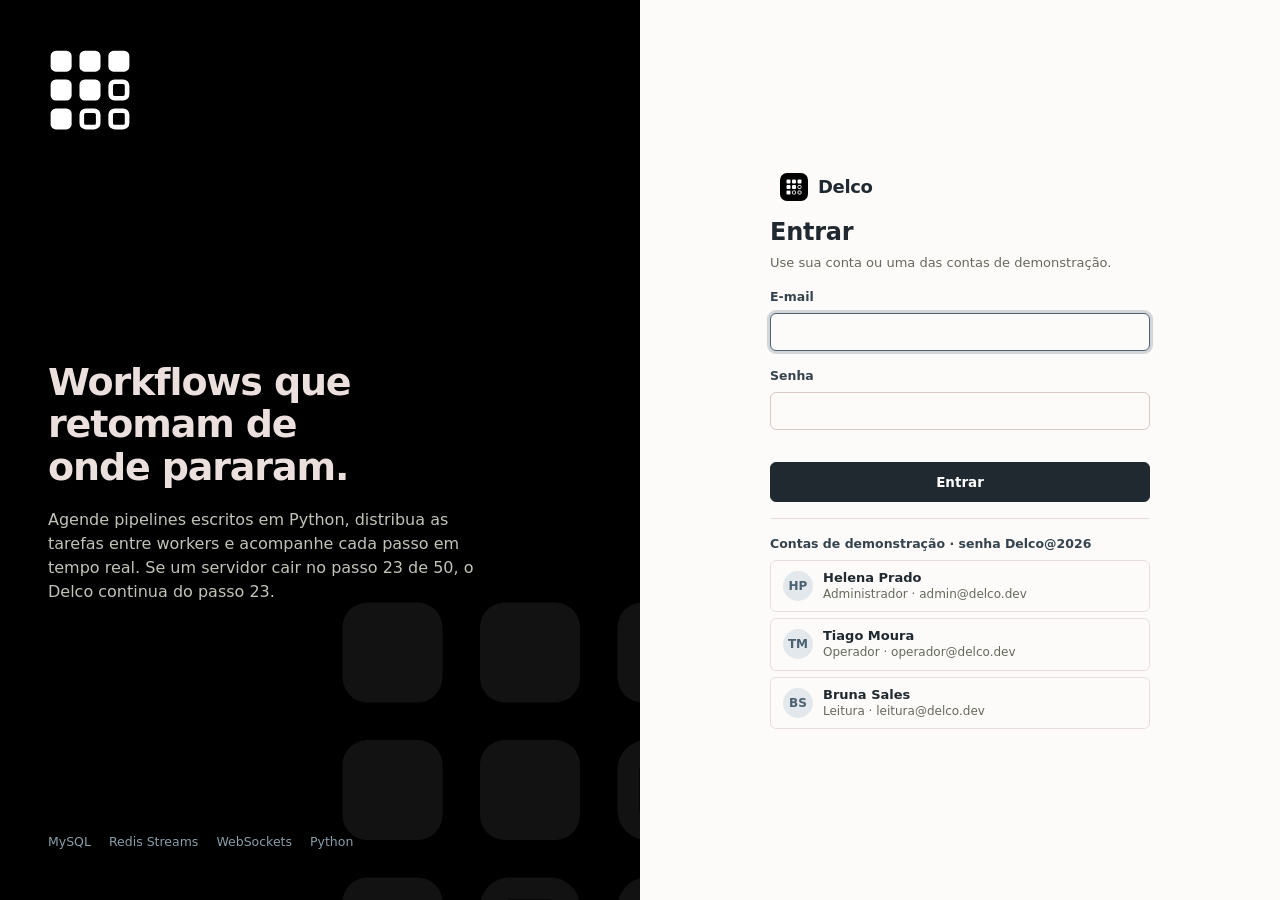
==== web/index.html @ aa97f9f4 "Versão inicial" ====
<!doctype html>
<html lang="pt-BR">
  <head>
    <meta charset="utf-8" />
    <meta name="viewport" content="width=device-width, initial-scale=1" />
    <meta name="description" content="Delco: motor de orquestração de workflows com agendamento, retentativas e painel em tempo real." />
    <meta name="theme-color" content="#f7f3f1" />
    <title>Delco</title>
    <link rel="icon" href="img/favicon.svg" type="image/svg+xml" />
    <link rel="preload" href="fonts/public-sans-latin-wght-normal.woff2" as="font" type="font/woff2" crossorigin />
    <link rel="stylesheet" href="css/app.css" />
  </head>
  <body>
    <a class="sr-only" href="#conteudo">Pular para o conteúdo</a>
    <div id="app"></div>
    <noscript>O painel do Delco precisa de JavaScript.</noscript>
    <script type="module" src="js/app.js"></script>
  </body>
</html>
---- web/css/app.css ----
@font-face {
  font-family: "Public Sans Variable";
  font-style: normal;
  font-display: swap;
  font-weight: 100 900;
  src: url("../fonts/public-sans-latin-wght-normal.woff2") format("woff2-variations");
  unicode-range: U+0000-00FF, U+0131, U+0152-0153, U+02BB-02BC, U+02C6, U+02DA, U+02DC, U+0304, U+0308, U+0329, U+2000-206F, U+20AC, U+2122, U+2191, U+2193, U+2212, U+2215, U+FEFF, U+FFFD;
}
@font-face {
  font-family: "Public Sans Variable";
  font-style: normal;
  font-display: swap;
  font-weight: 100 900;
  src: url("../fonts/public-sans-latin-ext-wght-normal.woff2") format("woff2-variations");
  unicode-range: U+0100-02BA, U+02BD-02C5, U+02C7-02CC, U+02CE-02D7, U+02DD-02FF, U+0304, U+0308, U+0329, U+1D00-1DBF, U+1E00-1E9F, U+1EF2-1EFF, U+2020, U+20A0-20AB, U+20AD-20C0, U+2113, U+2C60-2C7F, U+A720-A7FF;
}

:root {
  --paper: #f7f3f1;
  --surface: #fdfbfa;
  --surface-hover: #f4eeeb;
  --sand: #ebe0dd;
  --stone: #d9c3b6;
  --mauve: #8a9eab;
  --ink: #1f292f;
  --ink-2: #34434d;
  --muted: #65695b;
  --line: #e8dfdb;
  --line-strong: #d6cbc5;
  --accent: #4c6170;
  --accent-2: #3d4f5c;
  --accent-soft: #e2e8ec;
  --ok: #56663f;
  --ok-soft: #e9ece2;
  --danger: #a04e3c;
  --danger-soft: #f6e5df;
  --warn: #7e5f28;
  --warn-soft: #f4ead9;
  --info: #4c6170;
  --info-soft: #e2e8ec;
  --code: #f4eeeb;
  --on-ink: #ffffff;
  --overlay: rgba(31, 41, 47, 0.38);
  --focus: rgba(76, 97, 112, 0.24);
  --shadow: 0 1px 2px rgba(31, 41, 47, 0.06);
  --shadow-l: 0 24px 64px -24px rgba(31, 41, 47, 0.35);

  --st-pending: #d9c3b6;
  --st-queued: #8a9eab;
  --st-running: #4c6170;
  --st-retry: #c09550;
  --st-succeeded: #9ca38e;
  --st-failed: #a04e3c;
  --st-skipped: #ebe0dd;
  --st-cancelled: #65695b;

  --radius-s: 4px;
  --radius: 6px;
  --radius-l: 8px;
  --ease: cubic-bezier(0.2, 0, 0, 1);
  --font: "Public Sans Variable", "Public Sans", system-ui, -apple-system, "Segoe UI", sans-serif;
  --mono: ui-monospace, "SFMono-Regular", "Cascadia Mono", Consolas, monospace;
  color-scheme: light;
}

:root[data-theme="dark"] {
  --paper: #191d20;
  --surface: #20252a;
  --surface-hover: #272d32;
  --sand: #2c3338;
  --stone: #3e4850;
  --mauve: #8a9eab;
  --ink: #ebe0dd;
  --ink-2: #c0c4b7;
  --muted: #9ca38e;
  --line: #2c3338;
  --line-strong: #3e4850;
  --accent: #8a9eab;
  --accent-2: #a3b4bf;
  --accent-soft: #24303a;
  --ok: #a9b398;
  --ok-soft: #262c22;
  --danger: #d99483;
  --danger-soft: #3a2520;
  --warn: #d1a865;
  --warn-soft: #362d1d;
  --info: #8a9eab;
  --info-soft: #24303a;
  --code: #1d2125;
  --on-ink: #191d20;
  --overlay: rgba(0, 0, 0, 0.55);
  --focus: rgba(138, 158, 171, 0.3);
  --shadow: 0 1px 2px rgba(0, 0, 0, 0.3);
  --shadow-l: 0 24px 64px -24px rgba(0, 0, 0, 0.7);

  --st-pending: #554b45;
  --st-queued: #6f8390;
  --st-running: #8a9eab;
  --st-retry: #d1a865;
  --st-succeeded: #9ca38e;
  --st-failed: #d99483;
  --st-skipped: #2c3338;
  --st-cancelled: #7a7e70;
  color-scheme: dark;
}

*, *::before, *::after { box-sizing: border-box; }
[hidden] { display: none !important; }
html, body { height: 100%; }
body {
  margin: 0;
  font-family: var(--font);
  font-size: 14.5px;
  line-height: 1.5;
  color: var(--ink);
  background: var(--paper);
  -webkit-font-smoothing: antialiased;
  text-rendering: optimizeLegibility;
}
a { color: inherit; text-decoration: none; }
img, svg { display: block; }
button, input, select, textarea { font: inherit; color: inherit; }
::selection { background: var(--accent-soft); color: var(--ink); }
:focus-visible { outline: 2px solid var(--accent); outline-offset: 2px; border-radius: var(--radius-s); }
h1, h2, h3, h4 { margin: 0; font-weight: 600; letter-spacing: -0.01em; line-height: 1.25; }
h1 { font-size: 24px; }
h2 { font-size: 17px; }
h3 { font-size: 15px; }
p { margin: 0; }
code, .mono { font-family: var(--mono); font-size: 12.5px; }
.muted { color: var(--muted); }
.small { font-size: 13px; }
.tiny { font-size: 12px; }
.num { font-variant-numeric: tabular-nums; }
.strong { font-weight: 600; }
.nowrap { white-space: nowrap; }
.ellipsis { overflow: hidden; text-overflow: ellipsis; white-space: nowrap; }
.sr-only { position: absolute; width: 1px; height: 1px; padding: 0; margin: -1px; overflow: hidden; clip: rect(0 0 0 0); white-space: nowrap; border: 0; }
.row { display: flex; align-items: center; gap: 12px; }
.row.wrap { flex-wrap: wrap; }
.row.tight { gap: 6px; }
.stack { display: flex; flex-direction: column; gap: 16px; }
.stack.sm { gap: 6px; }
.stack.lg { gap: 20px; }
.spacer { flex: 1; }
.grow { flex: 1; min-width: 0; }
.dot { display: inline-block; width: 7px; height: 7px; border-radius: 50%; background: currentColor; flex: none; }

/* ---------- botões e campos ---------- */
.btn {
  --bg: var(--ink); --fg: var(--on-ink); --bd: var(--ink);
  appearance: none; display: inline-flex; align-items: center; justify-content: center; gap: 8px;
  height: 36px; padding: 0 14px; border-radius: var(--radius); border: 1px solid var(--bd);
  background: var(--bg); color: var(--fg); font-weight: 600; font-size: 13.5px; cursor: pointer; white-space: nowrap;
  transition: background .15s var(--ease), border-color .15s var(--ease), color .15s var(--ease), opacity .15s var(--ease), transform .1s var(--ease);
}
.btn:hover { --bg: var(--ink-2); --bd: var(--ink-2); }
.btn:active:not(:disabled) { transform: scale(0.98); }
.btn:disabled { opacity: .45; cursor: not-allowed; }
.btn.ghost { --bg: var(--surface); --fg: var(--ink); --bd: var(--line-strong); }
.btn.ghost:hover { --bg: var(--surface-hover); --bd: var(--mauve); }
.btn.quiet { --bg: transparent; --fg: var(--ink); --bd: transparent; padding: 0 10px; }
.btn.quiet:hover { --bg: var(--surface-hover); }
.btn.danger { --bg: var(--surface); --fg: var(--danger); --bd: var(--line-strong); }
.btn.danger:hover { --bg: var(--danger-soft); --bd: color-mix(in srgb, var(--danger) 45%, transparent); }
.btn.accent { --bg: var(--accent); --fg: #fff; --bd: var(--accent); }
.btn.accent:hover { --bg: var(--accent-2); --bd: var(--accent-2); }
:root[data-theme="dark"] .btn.accent { --fg: #191d20; }
.btn.sm { height: 30px; padding: 0 10px; font-size: 12.5px; }
.btn.block { width: 100%; }
.icon-btn {
  appearance: none; display: inline-grid; place-items: center; width: 32px; height: 32px; border-radius: var(--radius);
  border: 1px solid transparent; background: transparent; cursor: pointer; color: var(--ink);
  transition: background .15s var(--ease);
}
.icon-btn:hover { background: var(--surface-hover); }
.icon-btn.bordered { border-color: var(--line-strong); background: var(--surface); }
.field { display: flex; flex-direction: column; gap: 6px; min-width: 0; }
.field > label, .label { font-size: 12.5px; font-weight: 600; color: var(--ink-2); }
.input, .select, .textarea {
  width: 100%; height: 38px; padding: 0 12px; border-radius: var(--radius); border: 1px solid var(--line-strong);
  background: var(--surface); outline: none; transition: border-color .15s var(--ease), box-shadow .15s var(--ease);
}
.textarea { height: auto; min-height: 120px; padding: 10px 12px; resize: vertical; font-family: var(--mono); font-size: 12.5px; line-height: 1.55; }
.select { appearance: none; padding-right: 32px; cursor: pointer;
  background-image: linear-gradient(45deg, transparent 50%, var(--muted) 50%), linear-gradient(135deg, var(--muted) 50%, transparent 50%);
  background-position: calc(100% - 16px) 16px, calc(100% - 11px) 16px; background-size: 5px 5px; background-repeat: no-repeat; }
.select.auto { width: auto; }
.input:hover, .select:hover, .textarea:hover { border-color: var(--mauve); }
.input:focus, .select:focus, .textarea:focus { border-color: var(--accent); box-shadow: 0 0 0 3px var(--focus); }
[aria-invalid="true"] { border-color: var(--danger) !important; }
.field-error { font-size: 12.5px; color: var(--danger); }
.hint { font-size: 12.5px; color: var(--muted); }

/* ---------- estrutura ---------- */
.shell { display: grid; grid-template-columns: 240px minmax(0, 1fr); min-height: 100vh; }
.sidebar {
  position: sticky; top: 0; height: 100vh; display: flex; flex-direction: column; gap: 4px;
  padding: 22px 12px 14px; background: var(--surface); border-right: 1px solid var(--line);
}
.brand { display: inline-flex; align-items: center; gap: 10px; padding: 2px 10px 0; }
.brand-mark { width: 28px; height: 28px; border-radius: 7px; background: #000; display: grid; place-items: center; flex: none; }
:root[data-theme="dark"] .brand-mark { box-shadow: inset 0 0 0 1px #3e4850; }
.brand-mark svg { width: 16px; height: 16px; }
.brand-name { font-size: 18px; font-weight: 650; letter-spacing: -0.02em; }
.sidebar-tag { padding: 4px 10px 18px; font-size: 12.5px; color: var(--muted); }
.nav { display: flex; flex-direction: column; gap: 2px; }
.nav a {
  display: flex; align-items: center; gap: 12px; padding: 8px 10px; border-radius: var(--radius);
  font-size: 14px; font-weight: 500; color: var(--ink-2); transition: background .15s var(--ease), color .15s var(--ease);
}
.nav a svg { color: var(--muted); flex: none; }
.nav a:hover { background: var(--surface-hover); }
.nav a.active { background: var(--sand); color: var(--ink); font-weight: 600; }
.nav a.active svg { color: var(--ink); }
.nav .count { margin-left: auto; font-size: 12px; font-weight: 600; color: var(--muted); }
.sidebar hr { height: 1px; border: 0; margin: 12px 10px; background: var(--line); }
.sidebar-foot { margin-top: auto; display: flex; flex-direction: column; gap: 10px; padding: 0 4px; }
.live { display: inline-flex; align-items: center; gap: 8px; font-size: 12.5px; color: var(--muted); padding: 0 6px; }
.live .dot { color: var(--mauve); }
.live.on .dot { color: var(--ok); box-shadow: 0 0 0 3px color-mix(in srgb, var(--ok) 20%, transparent); }
.user-chip {
  appearance: none; display: flex; align-items: center; gap: 10px; width: 100%; padding: 8px; border-radius: var(--radius);
  border: 1px solid var(--line); background: var(--surface); cursor: pointer; text-align: left;
}
.user-chip:hover { background: var(--surface-hover); }
.avatar { width: 30px; height: 30px; border-radius: 50%; display: grid; place-items: center; background: var(--accent-soft); color: var(--accent); font-size: 12px; font-weight: 700; flex: none; }
.user-chip .who { display: flex; flex-direction: column; line-height: 1.25; min-width: 0; flex: 1; }
.menu {
  position: absolute; z-index: 60; min-width: 220px; padding: 6px; border-radius: var(--radius-l);
  background: var(--surface); border: 1px solid var(--line); box-shadow: var(--shadow-l);
}
.menu button, .menu a {
  appearance: none; display: flex; align-items: center; gap: 10px; width: 100%; padding: 8px 10px; border: 0; border-radius: var(--radius-s);
  background: transparent; font-size: 13.5px; text-align: left; cursor: pointer;
}
.menu button:hover, .menu a:hover { background: var(--surface-hover); }
.menu hr { height: 1px; border: 0; margin: 6px 4px; background: var(--line); }
.main { min-width: 0; }
.page { padding: 28px 32px 56px; max-width: 1400px; }
.page-head { display: flex; align-items: flex-end; justify-content: space-between; gap: 16px; flex-wrap: wrap; margin-bottom: 22px; }
.page-head .stack { gap: 4px; }
.back { display: inline-flex; align-items: center; gap: 6px; margin-bottom: 14px; font-size: 13px; font-weight: 500; color: var(--muted); }
.back:hover { color: var(--ink); }

/* ---------- cartões ---------- */
.card { background: var(--surface); border: 1px solid var(--line); border-radius: var(--radius-l); box-shadow: var(--shadow); }
.card.pad { padding: 20px; }
.card-head { display: flex; align-items: center; justify-content: space-between; gap: 12px; padding: 16px 20px 0; }
.card-head + .card-body { padding-top: 12px; }
.card-body { padding: 16px 20px 20px; }
.card-sub { font-size: 12.5px; color: var(--muted); }
.grid-main { display: grid; grid-template-columns: minmax(0, 1.65fr) minmax(0, 1fr); gap: 16px; align-items: start; }
.grid-2 { display: grid; grid-template-columns: 1fr 1fr; gap: 16px; }
.mt { margin-top: 16px; }

.kpis { display: grid; grid-template-columns: repeat(6, minmax(0, 1fr)); background: var(--surface); border: 1px solid var(--line); border-radius: var(--radius-l); box-shadow: var(--shadow); overflow: hidden; }
.kpi { padding: 16px 18px; display: flex; flex-direction: column; gap: 2px; min-width: 0; }
.kpi + .kpi { border-left: 1px solid var(--line); }
.kpi strong { font-size: 26px; font-weight: 600; letter-spacing: -0.02em; line-height: 1.2; font-variant-numeric: tabular-nums; }
.kpi strong small { font-size: 14px; font-weight: 500; color: var(--muted); margin-left: 3px; }
.kpi .label { font-weight: 500; color: var(--muted); font-size: 13px; }
.kpi .sub { font-size: 12px; color: var(--muted); }
.kpi.bad strong { color: var(--danger); }

.facts { display: grid; grid-template-columns: repeat(auto-fit, minmax(150px, 1fr)); background: var(--surface); border: 1px solid var(--line); border-radius: var(--radius-l); overflow: hidden; }
.fact { padding: 12px 16px; display: flex; flex-direction: column; gap: 2px; min-width: 0; border-right: 1px solid var(--line); }
.fact:last-child { border-right: 0; }
.fact .label { font-weight: 500; color: var(--muted); font-size: 12px; }
.fact .value { font-size: 14px; font-weight: 500; overflow: hidden; text-overflow: ellipsis; white-space: nowrap; }

/* ---------- tabelas ---------- */
.table-wrap { overflow-x: auto; }
.table { width: 100%; border-collapse: collapse; font-size: 13.5px; }
.table th { text-align: left; font-size: 12px; font-weight: 600; color: var(--muted); padding: 10px 14px; border-bottom: 1px solid var(--line); white-space: nowrap; background: var(--surface); }
.table td { padding: 11px 14px; border-bottom: 1px solid var(--line); vertical-align: middle; }
.table tr:last-child td { border-bottom: 0; }
.table tbody tr.link { cursor: pointer; transition: background .12s var(--ease); }
.table tbody tr.link:hover { background: var(--surface-hover); }
.table .right { text-align: right; }
.table th:first-child, .table td:first-child { padding-left: 20px; }
.table th:last-child, .table td:last-child { padding-right: 20px; }
.wf-name { font-weight: 600; font-size: 14px; }
.wf-desc { color: var(--muted); font-size: 12.5px; max-width: 420px; overflow: hidden; text-overflow: ellipsis; white-space: nowrap; }
.tag { display: inline-flex; align-items: center; height: 20px; padding: 0 7px; border-radius: 4px; background: var(--sand); color: var(--ink-2); font-size: 11.5px; font-weight: 500; }

/* ---------- estados ---------- */
.pill { display: inline-flex; align-items: center; gap: 7px; height: 24px; padding: 0 9px 0 8px; border-radius: 999px; font-size: 12.5px; font-weight: 600; white-space: nowrap; background: var(--sand); color: var(--ink-2); }
.pill .dot { width: 7px; height: 7px; }
.pill.succeeded { background: var(--ok-soft); color: var(--ok); }
.pill.failed { background: var(--danger-soft); color: var(--danger); }
.pill.running { background: var(--info-soft); color: var(--info); }
.pill.running .dot { animation: pulse 1.4s var(--ease) infinite; }
.pill.queued, .pill.pending { background: var(--sand); color: var(--muted); }
.pill.retry_wait { background: var(--warn-soft); color: var(--warn); }
.pill.cancelled { background: var(--sand); color: var(--ink-2); }
.pill.skipped { background: transparent; color: var(--muted); border: 1px dashed var(--line-strong); }
@keyframes pulse { 0%, 100% { opacity: 1; } 50% { opacity: .35; } }
.sq { display: inline-block; width: 12px; height: 12px; border-radius: 3px; background: var(--st-pending); flex: none; }
.sq.succeeded { background: var(--st-succeeded); }
.sq.failed { background: var(--st-failed); }
.sq.running { background: var(--st-running); animation: pulse 1.4s var(--ease) infinite; }
.sq.queued { background: var(--st-queued); }
.sq.retry_wait { background: var(--st-retry); }
.sq.skipped { background: transparent; box-shadow: inset 0 0 0 1.5px var(--st-pending); }
.sq.cancelled { background: var(--st-cancelled); }
.sq.pending { background: transparent; box-shadow: inset 0 0 0 1.5px var(--line-strong); }
.recent { display: flex; gap: 3px; align-items: center; }
.recent a { display: block; border-radius: 3px; }
.recent a:hover .sq { transform: scale(1.25); }
.recent .sq { transition: transform .12s var(--ease); }
.bar { height: 6px; border-radius: 999px; background: var(--sand); overflow: hidden; display: flex; min-width: 80px; }
.bar span { height: 100%; }
.bar .ok { background: var(--st-succeeded); }
.bar .bad { background: var(--st-failed); }
.bar .run { background: var(--st-running); }
.bar .neutral { background: var(--stone); }
.progress-line { display: flex; align-items: center; gap: 10px; }
.progress-line .bar { flex: 1; }

.switch { appearance: none; position: relative; width: 34px; height: 20px; border-radius: 999px; background: var(--line-strong); border: 0; cursor: pointer; transition: background .15s var(--ease); flex: none; }
.switch::after { content: ""; position: absolute; top: 3px; left: 3px; width: 14px; height: 14px; border-radius: 50%; background: #fff; transition: transform .18s var(--ease); box-shadow: 0 1px 2px rgba(0,0,0,.2); }
.switch[aria-checked="true"] { background: var(--accent); }
.switch[aria-checked="true"]::after { transform: translateX(14px); }
.switch:disabled { opacity: .5; cursor: not-allowed; }

.chips { display: flex; gap: 6px; flex-wrap: wrap; }
.chip { appearance: none; height: 30px; padding: 0 12px; border-radius: 999px; border: 1px solid var(--line-strong); background: var(--surface); font-size: 13px; font-weight: 500; cursor: pointer; display: inline-flex; align-items: center; gap: 7px; }
.chip:hover { border-color: var(--mauve); }
.chip[aria-pressed="true"] { background: var(--ink); border-color: var(--ink); color: var(--on-ink); }
.tabs { display: flex; gap: 2px; border-bottom: 1px solid var(--line); margin-bottom: 16px; }
.tab { appearance: none; border: 0; background: transparent; padding: 9px 12px; font-size: 13.5px; font-weight: 500; color: var(--muted); cursor: pointer; border-bottom: 2px solid transparent; margin-bottom: -1px; }
.tab:hover { color: var(--ink); }
.tab[aria-selected="true"] { color: var(--ink); border-bottom-color: var(--ink); font-weight: 600; }

.notice { display: flex; gap: 12px; align-items: flex-start; padding: 12px 14px; border-radius: var(--radius); background: var(--sand); font-size: 13.5px; }
.notice.error { background: var(--danger-soft); color: var(--danger); }
.notice.warn { background: var(--warn-soft); color: var(--warn); }
.notice pre { margin: 6px 0 0; white-space: pre-wrap; font-family: var(--mono); font-size: 12px; }
.empty { display: flex; flex-direction: column; align-items: center; text-align: center; gap: 8px; padding: 48px 24px; color: var(--muted); }
.empty strong { color: var(--ink); font-size: 15px; }
.skeleton { background: linear-gradient(90deg, var(--sand) 0%, var(--surface-hover) 40%, var(--sand) 80%); background-size: 300% 100%; animation: shimmer 1.3s var(--ease) infinite; border-radius: var(--radius); }
@keyframes shimmer { 0% { background-position: 100% 0; } 100% { background-position: -100% 0; } }
.spinner { width: 16px; height: 16px; border-radius: 50%; border: 2px solid currentColor; border-right-color: transparent; animation: spin .7s linear infinite; }
@keyframes spin { to { transform: rotate(360deg); } }

/* ---------- gráficos ---------- */
.chart-svg { width: 100%; height: auto; display: block; }
.chart-svg .grid { stroke: var(--line); stroke-dasharray: 2 4; }
.chart-svg .axis { fill: var(--muted); font-size: 11px; }
.chart-svg .ok { fill: var(--st-succeeded); }
.chart-svg .bad { fill: var(--st-failed); }
.chart-svg .hit { fill: transparent; cursor: default; }
.chart-svg .hit:hover { fill: color-mix(in srgb, var(--ink) 6%, transparent); }
.legend { display: flex; gap: 16px; font-size: 12.5px; color: var(--muted); }
.legend span { display: inline-flex; align-items: center; gap: 6px; }
.tooltip { position: fixed; z-index: 120; pointer-events: none; padding: 7px 10px; border-radius: var(--radius); background: var(--ink); color: var(--on-ink); font-size: 12.5px; line-height: 1.4; box-shadow: var(--shadow-l); white-space: nowrap; }

/* ---------- grafo (DAG) ---------- */
.dag-wrap { position: relative; overflow: hidden; border-radius: var(--radius); background:
  radial-gradient(circle, var(--line) 1px, transparent 1.2px) 0 0 / 16px 16px, var(--paper); border: 1px solid var(--line); cursor: grab; }
.dag-wrap.dragging { cursor: grabbing; }
.dag-tools { position: absolute; right: 10px; top: 10px; display: flex; gap: 4px; z-index: 2; }
.dag-tools .icon-btn { background: var(--surface); border: 1px solid var(--line); width: 28px; height: 28px; }
.dag-svg { display: block; width: 100%; height: 100%; user-select: none; }
.dag-edge { fill: none; stroke: var(--line-strong); stroke-width: 1.5; }
.dag-edge.done { stroke: color-mix(in srgb, var(--st-succeeded) 55%, var(--line-strong)); }
.dag-node { cursor: pointer; }
.dag-node rect.box { fill: var(--surface); stroke: var(--line-strong); stroke-width: 1; transition: stroke .2s; }
.dag-node:hover rect.box { stroke: var(--ink); }
.dag-node.selected rect.box { stroke: var(--ink); stroke-width: 2; }
.dag-node .accent-bar { fill: var(--st-pending); }
.dag-node .title { font-size: 12.5px; font-weight: 600; fill: var(--ink); }
.dag-node .meta { font-size: 11px; fill: var(--muted); }
.dag-node .pbar-bg { fill: var(--sand); }
.dag-node .pbar { fill: var(--st-running); }
.dag-node.succeeded .accent-bar { fill: var(--st-succeeded); }
.dag-node.failed .accent-bar { fill: var(--st-failed); }
.dag-node.failed rect.box { stroke: color-mix(in srgb, var(--st-failed) 60%, var(--line-strong)); }
.dag-node.running .accent-bar { fill: var(--st-running); }
.dag-node.running rect.box { stroke: var(--st-running); animation: nodepulse 1.6s var(--ease) infinite; }
.dag-node.queued .accent-bar { fill: var(--st-queued); }
.dag-node.retry_wait .accent-bar { fill: var(--st-retry); }
.dag-node.cancelled .accent-bar { fill: var(--st-cancelled); }
.dag-node.skipped rect.box { stroke-dasharray: 4 3; fill: var(--paper); }
.dag-node.skipped .title { fill: var(--muted); }
@keyframes nodepulse { 0%, 100% { stroke-width: 1; } 50% { stroke-width: 2.5; } }

/* ---------- grade de execuções ---------- */
.grid-view { display: grid; gap: 0; font-size: 12.5px; overflow-x: auto; }
.grid-view .gv-row { display: contents; }
.grid-view .gv-name { padding: 3px 12px 3px 0; white-space: nowrap; overflow: hidden; text-overflow: ellipsis; position: sticky; left: 0; background: var(--surface); z-index: 1; font-family: var(--mono); font-size: 12px; }
.grid-view .gv-cell { display: grid; place-items: center; padding: 3px; }
.grid-view .gv-cell a { display: block; padding: 1px; border-radius: 3px; }
.grid-view .gv-cell a:hover { background: var(--sand); }
.grid-view .gv-head { display: flex; align-items: flex-end; justify-content: center; height: 64px; padding: 0 3px 6px; }
.grid-view .gv-head a { display: block; width: 12px; border-radius: 3px 3px 0 0; min-height: 4px; }
.grid-view .gv-head a.succeeded { background: var(--st-succeeded); }
.grid-view .gv-head a.failed { background: var(--st-failed); }
.grid-view .gv-head a.running { background: var(--st-running); }
.grid-view .gv-head a.queued { background: var(--st-queued); }
.grid-view .gv-head a.cancelled { background: var(--st-cancelled); }

/* ---------- linha do tempo ---------- */
.gantt { display: grid; grid-template-columns: 190px minmax(0, 1fr); font-size: 12px; }
.gantt .g-name { padding: 4px 12px 4px 0; overflow: hidden; text-overflow: ellipsis; white-space: nowrap; font-family: var(--mono); font-size: 11.5px; cursor: pointer; }
.gantt .g-name:hover { color: var(--accent); }
.gantt .g-track { position: relative; height: 24px; border-left: 1px solid var(--line); }
.gantt .g-bar { position: absolute; top: 6px; height: 12px; border-radius: 3px; min-width: 3px; background: var(--st-queued); cursor: pointer; }
.gantt .g-bar.succeeded { background: var(--st-succeeded); }
.gantt .g-bar.failed { background: var(--st-failed); }
.gantt .g-bar.running { background: var(--st-running); }
.gantt .g-bar.retry_wait { background: var(--st-retry); }
.gantt .g-bar.cancelled { background: var(--st-cancelled); }
.gantt .g-axis { grid-column: 2; display: flex; justify-content: space-between; color: var(--muted); font-size: 11px; padding-top: 6px; border-top: 1px solid var(--line); }

/* ---------- workers ---------- */
.worker-row { display: grid; grid-template-columns: 250px minmax(0, 1fr); gap: 18px; padding: 14px 20px; border-top: 1px solid var(--line); align-items: center; }
.worker-row:first-of-type { border-top: 0; }
.worker-row.offline { opacity: .6; }
.offline-list { padding: 12px 20px 16px; border-top: 1px solid var(--line); display: flex; flex-wrap: wrap; gap: 6px 18px; font-size: 12.5px; color: var(--muted); }
.slots { display: grid; grid-template-columns: repeat(auto-fill, minmax(150px, 1fr)); gap: 8px; }
.slot { border: 1px solid var(--line); border-radius: var(--radius); padding: 8px 10px; background: var(--surface-hover); min-height: 58px; display: flex; flex-direction: column; gap: 3px; font-size: 12px; }
.slot strong { font-size: 12.5px; overflow: hidden; text-overflow: ellipsis; white-space: nowrap; }
.slot.free { background: transparent; border-style: dashed; color: var(--muted); align-items: center; justify-content: center; }
.slot .bar { min-width: 0; height: 4px; margin-top: auto; }

/* ---------- logs ---------- */
.logbox { background: var(--code); border: 1px solid var(--line); border-radius: var(--radius); font-family: var(--mono); font-size: 12px; line-height: 1.6; max-height: 420px; overflow: auto; padding: 8px 0; }
.logline { display: grid; grid-template-columns: 74px 58px minmax(0, 1fr); gap: 8px; padding: 0 12px; }
.logline:hover { background: var(--surface-hover); }
.logline .t { color: var(--muted); }
.logline .lv { font-weight: 600; color: var(--muted); text-transform: uppercase; font-size: 10.5px; padding-top: 1px; }
.logline.warning .lv { color: var(--warn); }
.logline.error .lv, .logline.error .m { color: var(--danger); }
.logline .m { white-space: pre-wrap; word-break: break-word; }
pre.json, pre.trace { margin: 0; background: var(--code); border: 1px solid var(--line); border-radius: var(--radius); padding: 12px; font-family: var(--mono); font-size: 12px; line-height: 1.55; overflow: auto; max-height: 360px; white-space: pre-wrap; word-break: break-word; }
pre.trace { color: var(--danger); }

/* ---------- camadas ---------- */
.overlay { position: fixed; inset: 0; background: var(--overlay); display: grid; place-items: center; padding: 20px; z-index: 90; animation: fade .15s var(--ease); }
.modal { width: min(560px, 100%); max-height: calc(100vh - 40px); overflow: auto; background: var(--surface); border-radius: 10px; padding: 24px; box-shadow: var(--shadow-l); animation: rise .18s var(--ease); }
.modal h2 { margin-bottom: 6px; font-size: 18px; }
.modal .actions { display: flex; justify-content: flex-end; gap: 8px; margin-top: 22px; }
.drawer-overlay { position: fixed; inset: 0; background: var(--overlay); z-index: 80; animation: fade .15s var(--ease); }
.drawer { position: fixed; top: 0; right: 0; bottom: 0; width: min(640px, 100vw); background: var(--surface); z-index: 81; display: flex; flex-direction: column; box-shadow: var(--shadow-l); animation: slide .2s var(--ease); }
.drawer-head { display: flex; align-items: flex-start; gap: 12px; padding: 20px 20px 14px 24px; border-bottom: 1px solid var(--line); }
.drawer-body { flex: 1; overflow: auto; padding: 18px 24px 28px; }
@keyframes fade { from { opacity: 0; } }
@keyframes rise { from { opacity: 0; transform: translateY(8px); } }
@keyframes slide { from { transform: translateX(24px); opacity: 0; } }
.kv { display: grid; grid-template-columns: repeat(3, minmax(0, 1fr)); gap: 12px 16px; font-size: 13px; }
.kv > div { display: flex; flex-direction: column; gap: 1px; min-width: 0; }
.kv dt, .kv .k { color: var(--muted); font-size: 12px; }
.kv .v { overflow: hidden; text-overflow: ellipsis; white-space: nowrap; }
.attempt { border: 1px solid var(--line); border-radius: var(--radius); padding: 10px 12px; display: flex; flex-direction: column; gap: 6px; }
.toasts { position: fixed; right: 20px; bottom: 20px; display: flex; flex-direction: column; gap: 8px; z-index: 130; }
.toast { display: flex; align-items: center; gap: 10px; min-height: 40px; padding: 9px 14px; border-radius: var(--radius); background: var(--ink); color: var(--on-ink); font-size: 13.5px; font-weight: 500; box-shadow: var(--shadow-l); max-width: 420px; animation: rise .18s var(--ease); }
.toast .dot { color: #9ca38e; }
.toast.error .dot { color: #d99483; }
.copy-line { display: flex; gap: 8px; align-items: center; padding: 8px 8px 8px 12px; border-radius: var(--radius); border: 1px dashed var(--line-strong); background: var(--code); }
.copy-line code { flex: 1; overflow: hidden; text-overflow: ellipsis; white-space: nowrap; }

/* ---------- entrada ---------- */
.login { display: grid; grid-template-columns: minmax(0, 1fr) minmax(0, 1fr); min-height: 100vh; }
.login-art { position: relative; background: #000; color: #ebe0dd; padding: 48px; display: flex; flex-direction: column; justify-content: space-between; overflow: hidden; }
.login-art .big-mark { width: 84px; height: 84px; }
.login-art h1 { font-size: 38px; line-height: 1.12; letter-spacing: -0.03em; max-width: 13ch; font-weight: 600; }
.login-art p { color: #c0c4b7; font-size: 16px; max-width: 42ch; }
.login-art .foot { font-size: 12.5px; color: #8a9eab; display: flex; gap: 18px; flex-wrap: wrap; }
.login-art .pattern { position: absolute; right: -90px; bottom: -90px; width: 400px; height: 400px; opacity: .07; pointer-events: none; }
.login-panel { display: grid; place-items: center; padding: 40px 24px; background: var(--surface); }
.login-box { width: min(380px, 100%); display: flex; flex-direction: column; gap: 16px; }
.login-box h2 { font-size: 24px; }
.demo { display: flex; flex-direction: column; gap: 6px; padding-top: 16px; border-top: 1px solid var(--line); }
.demo button { appearance: none; display: flex; align-items: center; gap: 10px; padding: 9px 12px; border-radius: var(--radius); border: 1px solid var(--line); background: var(--surface); cursor: pointer; text-align: left; font-size: 13px; }
.demo button:hover { border-color: var(--mauve); background: var(--surface-hover); }
.demo button .who { display: flex; flex-direction: column; line-height: 1.3; flex: 1; }

/* ---------- responsivo ---------- */
@media (max-width: 1180px) {
  .kpis { grid-template-columns: repeat(3, minmax(0, 1fr)); }
  .kpi:nth-child(4) { border-left: 0; }
  .kpi:nth-child(n+4) { border-top: 1px solid var(--line); }
  .grid-main { grid-template-columns: minmax(0, 1fr); }
}
@media (max-width: 900px) {
  .shell { grid-template-columns: minmax(0, 1fr); }
  .sidebar { position: sticky; top: 0; z-index: 50; height: auto; flex-direction: row; align-items: center; padding: 8px 10px; border-right: 0; border-bottom: 1px solid var(--line); overflow-x: auto; }
  .sidebar-tag, .sidebar hr, .live, .brand-name { display: none; }
  .nav { flex-direction: row; }
  .nav a { padding: 7px 10px; white-space: nowrap; }
  .nav .count { display: none; }
  .sidebar-foot { margin: 0 0 0 auto; flex-direction: row; }
  .user-chip .who { display: none; }
  .page { padding: 20px 16px 48px; }
  .login { grid-template-columns: minmax(0, 1fr); }
  .login-art { display: none; }
  .worker-row { grid-template-columns: minmax(0, 1fr); }
  .grid-2 { grid-template-columns: minmax(0, 1fr); }
  .kv { grid-template-columns: repeat(2, minmax(0, 1fr)); }
}
@media (max-width: 560px) {
  .kpis { grid-template-columns: repeat(2, minmax(0, 1fr)); }
  .kpi { border-left: 0 !important; border-top: 1px solid var(--line); }
}
@media (prefers-reduced-motion: reduce) {
  *, *::before, *::after { animation-duration: .01ms !important; transition-duration: .01ms !important; }
}
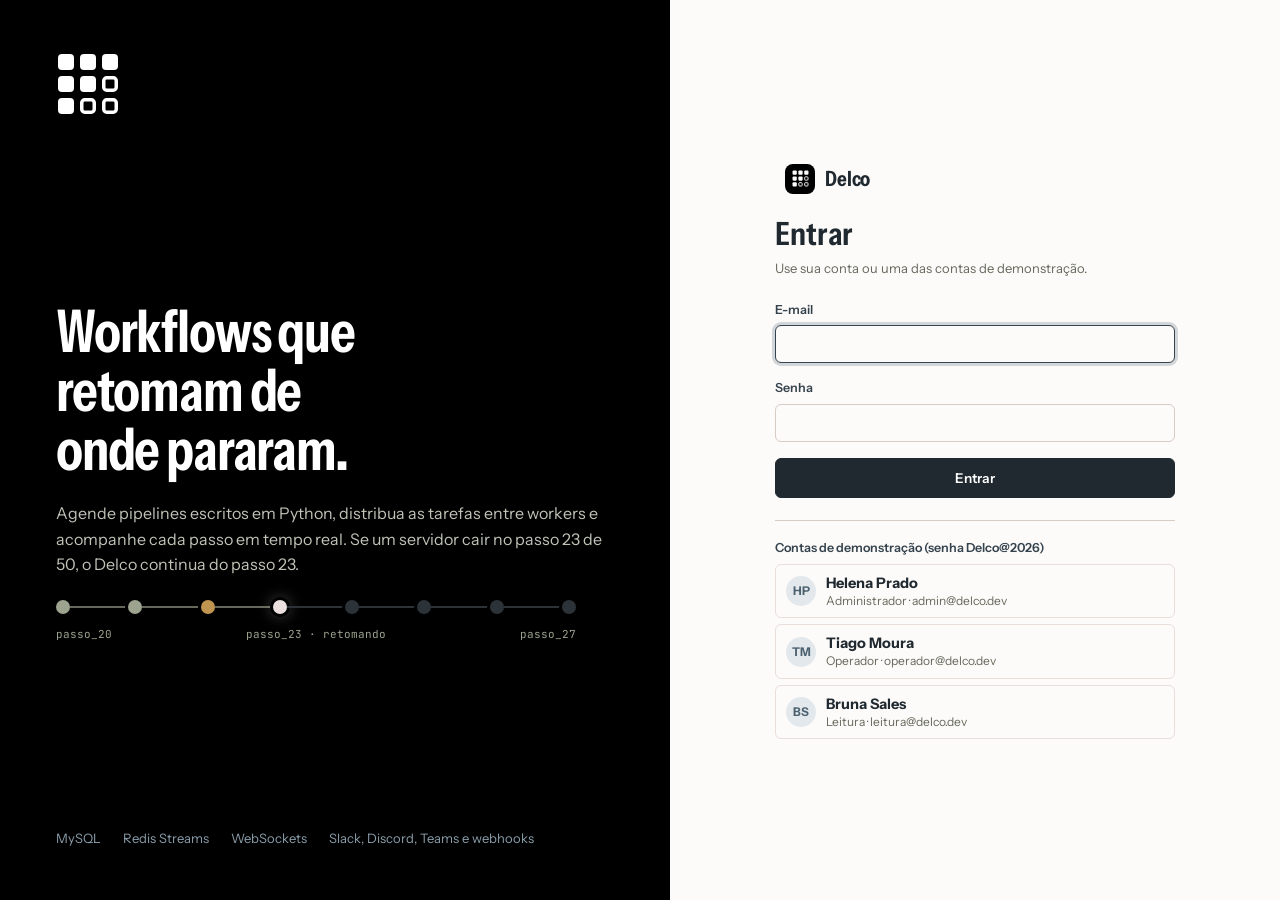
==== commit ed2e496f: "1.1.0" ====
--- a/web/index.html
+++ b/web/index.html
@@ -7,7 +7,7 @@
     <meta name="theme-color" content="#f7f3f1" />
     <title>Delco</title>
     <link rel="icon" href="img/favicon.svg" type="image/svg+xml" />
-    <link rel="preload" href="fonts/public-sans-latin-wght-normal.woff2" as="font" type="font/woff2" crossorigin />
+    <link rel="preload" href="fonts/instrument-sans-latin-standard-normal.woff2" as="font" type="font/woff2" crossorigin />
     <link rel="stylesheet" href="css/app.css" />
   </head>
   <body>
--- a/web/css/app.css
+++ b/web/css/app.css
@@ -1,32 +1,58 @@
+/* Delco 1.1 · paleta e logo da 1.0; tipografia Instrument Sans + JetBrains Mono e novos componentes. */
 @font-face {
-  font-family: "Public Sans Variable";
+  font-family: "Instrument Sans";
   font-style: normal;
   font-display: swap;
-  font-weight: 100 900;
-  src: url("../fonts/public-sans-latin-wght-normal.woff2") format("woff2-variations");
+  font-weight: 400 700;
+  font-stretch: 75% 100%;
+  src: url("../fonts/instrument-sans-latin-standard-normal.woff2") format("woff2-variations");
   unicode-range: U+0000-00FF, U+0131, U+0152-0153, U+02BB-02BC, U+02C6, U+02DA, U+02DC, U+0304, U+0308, U+0329, U+2000-206F, U+20AC, U+2122, U+2191, U+2193, U+2212, U+2215, U+FEFF, U+FFFD;
 }
 @font-face {
-  font-family: "Public Sans Variable";
+  font-family: "Instrument Sans";
   font-style: normal;
   font-display: swap;
-  font-weight: 100 900;
-  src: url("../fonts/public-sans-latin-ext-wght-normal.woff2") format("woff2-variations");
+  font-weight: 400 700;
+  font-stretch: 75% 100%;
+  src: url("../fonts/instrument-sans-latin-ext-standard-normal.woff2") format("woff2-variations");
   unicode-range: U+0100-02BA, U+02BD-02C5, U+02C7-02CC, U+02CE-02D7, U+02DD-02FF, U+0304, U+0308, U+0329, U+1D00-1DBF, U+1E00-1E9F, U+1EF2-1EFF, U+2020, U+20A0-20AB, U+20AD-20C0, U+2113, U+2C60-2C7F, U+A720-A7FF;
 }
-
+@font-face {
+  font-family: "JetBrains Mono";
+  font-style: normal;
+  font-display: swap;
+  font-weight: 100 800;
+  src: url("../fonts/jetbrains-mono-latin-wght-normal.woff2") format("woff2-variations");
+  unicode-range: U+0000-00FF, U+0131, U+0152-0153, U+02BB-02BC, U+02C6, U+02DA, U+02DC, U+0304, U+0308, U+0329, U+2000-206F, U+20AC, U+2122, U+2191, U+2193, U+2212, U+2215, U+FEFF, U+FFFD;
+}
+@font-face {
+  font-family: "JetBrains Mono";
+  font-style: normal;
+  font-display: swap;
+  font-weight: 100 800;
+  src: url("../fonts/jetbrains-mono-latin-ext-wght-normal.woff2") format("woff2-variations");
+  unicode-range: U+0100-02BA, U+02BD-02C5, U+02C7-02CC, U+02CE-02D7, U+02DD-02FF, U+0304, U+0308, U+0329, U+1D00-1DBF, U+1E00-1E9F, U+1EF2-1EFF, U+2020, U+20A0-20AB, U+20AD-20C0, U+2113, U+2C60-2C7F, U+A720-A7FF;
+}
+
+/* Paleta da 1.0 mantida: papel quente, ardósia, sálvia e terracota; logo preto e branco. */
 :root {
   --paper: #f7f3f1;
   --surface: #fdfbfa;
+  --surface-2: #f4eeeb;
   --surface-hover: #f4eeeb;
   --sand: #ebe0dd;
   --stone: #d9c3b6;
-  --mauve: #8a9eab;
   --ink: #1f292f;
   --ink-2: #34434d;
   --muted: #65695b;
+  --faint: #8a9eab;
   --line: #e8dfdb;
   --line-strong: #d6cbc5;
+  --mauve: #8a9eab;
+
+  --signal: #4c6170;
+  --signal-ink: #4c6170;
+  --signal-soft: #e2e8ec;
   --accent: #4c6170;
   --accent-2: #3d4f5c;
   --accent-soft: #e2e8ec;
@@ -38,6 +64,14 @@
   --warn-soft: #f4ead9;
   --info: #4c6170;
   --info-soft: #e2e8ec;
+
+  --console: #000000;
+  --console-2: #161a1d;
+  --console-line: #2c3338;
+  --console-text: #ebe0dd;
+  --console-muted: #9ca38e;
+  --lamp-on: #a3b4bf;
+
   --code: #f4eeeb;
   --on-ink: #ffffff;
   --overlay: rgba(31, 41, 47, 0.38);
@@ -56,25 +90,31 @@
 
   --radius-s: 4px;
   --radius: 6px;
-  --radius-l: 8px;
+  --radius-l: 9px;
   --ease: cubic-bezier(0.2, 0, 0, 1);
-  --font: "Public Sans Variable", "Public Sans", system-ui, -apple-system, "Segoe UI", sans-serif;
-  --mono: ui-monospace, "SFMono-Regular", "Cascadia Mono", Consolas, monospace;
+  --font: "Instrument Sans", system-ui, -apple-system, "Segoe UI", sans-serif;
+  --mono: "JetBrains Mono", ui-monospace, "Cascadia Mono", Consolas, monospace;
   color-scheme: light;
 }
 
 :root[data-theme="dark"] {
   --paper: #191d20;
   --surface: #20252a;
+  --surface-2: #272d32;
   --surface-hover: #272d32;
   --sand: #2c3338;
   --stone: #3e4850;
-  --mauve: #8a9eab;
   --ink: #ebe0dd;
   --ink-2: #c0c4b7;
   --muted: #9ca38e;
+  --faint: #8a9eab;
   --line: #2c3338;
   --line-strong: #3e4850;
+  --mauve: #8a9eab;
+
+  --signal: #8a9eab;
+  --signal-ink: #a3b4bf;
+  --signal-soft: #24303a;
   --accent: #8a9eab;
   --accent-2: #a3b4bf;
   --accent-soft: #24303a;
@@ -86,6 +126,11 @@
   --warn-soft: #362d1d;
   --info: #8a9eab;
   --info-soft: #24303a;
+
+  --console: #000000;
+  --console-2: #121517;
+  --console-line: #2c3338;
+
   --code: #1d2125;
   --on-ink: #191d20;
   --overlay: rgba(0, 0, 0, 0.55);
@@ -116,18 +161,24 @@
   background: var(--paper);
   -webkit-font-smoothing: antialiased;
   text-rendering: optimizeLegibility;
+  font-feature-settings: "tnum" 0;
 }
 a { color: inherit; text-decoration: none; }
 img, svg { display: block; }
 button, input, select, textarea { font: inherit; color: inherit; }
-::selection { background: var(--accent-soft); color: var(--ink); }
+::selection { background: var(--signal-soft); color: var(--ink); }
 :focus-visible { outline: 2px solid var(--accent); outline-offset: 2px; border-radius: var(--radius-s); }
-h1, h2, h3, h4 { margin: 0; font-weight: 600; letter-spacing: -0.01em; line-height: 1.25; }
-h1 { font-size: 24px; }
-h2 { font-size: 17px; }
+h1, h2, h3, h4 { margin: 0; font-weight: 650; line-height: 1.15; font-stretch: 82%; }
+h1 { font-size: 32px; letter-spacing: -0.015em; }
+h2 { font-size: 18px; letter-spacing: -0.005em; }
 h3 { font-size: 15px; }
 p { margin: 0; }
-code, .mono { font-family: var(--mono); font-size: 12.5px; }
+code, .mono { font-family: var(--mono); font-size: 12.5px; letter-spacing: -0.01em; }
+kbd {
+  font-family: var(--mono); font-size: 11px; line-height: 1; padding: 3px 5px 2px; border-radius: 4px;
+  border: 1px solid var(--line-strong); border-bottom-width: 2px; background: var(--surface); color: var(--ink-2);
+}
+
 .muted { color: var(--muted); }
 .small { font-size: 13px; }
 .tiny { font-size: 12px; }
@@ -141,369 +192,528 @@
 .row.tight { gap: 6px; }
 .stack { display: flex; flex-direction: column; gap: 16px; }
 .stack.sm { gap: 6px; }
-.stack.lg { gap: 20px; }
+.stack.lg { gap: 22px; }
 .spacer { flex: 1; }
 .grow { flex: 1; min-width: 0; }
-.dot { display: inline-block; width: 7px; height: 7px; border-radius: 50%; background: currentColor; flex: none; }
-
-/* ---------- botões e campos ---------- */
+.dot { display: inline-block; width: 8px; height: 8px; border-radius: 50%; background: currentColor; flex: none; }
+
+/* ------------------------------------------------------------------ controles */
 .btn {
   --bg: var(--ink); --fg: var(--on-ink); --bd: var(--ink);
-  appearance: none; display: inline-flex; align-items: center; justify-content: center; gap: 8px;
-  height: 36px; padding: 0 14px; border-radius: var(--radius); border: 1px solid var(--bd);
-  background: var(--bg); color: var(--fg); font-weight: 600; font-size: 13.5px; cursor: pointer; white-space: nowrap;
-  transition: background .15s var(--ease), border-color .15s var(--ease), color .15s var(--ease), opacity .15s var(--ease), transform .1s var(--ease);
+  display: inline-flex; align-items: center; justify-content: center; gap: 8px; height: 36px; padding: 0 15px;
+  border-radius: var(--radius); border: 1px solid var(--bd); background: var(--bg); color: var(--fg);
+  font-size: 13.5px; font-weight: 600; white-space: nowrap; cursor: pointer;
+  transition: background .15s var(--ease), border-color .15s var(--ease), transform .1s var(--ease);
 }
 .btn:hover { --bg: var(--ink-2); --bd: var(--ink-2); }
-.btn:active:not(:disabled) { transform: scale(0.98); }
+.btn:active:not(:disabled) { transform: translateY(1px); }
 .btn:disabled { opacity: .45; cursor: not-allowed; }
-.btn.ghost { --bg: var(--surface); --fg: var(--ink); --bd: var(--line-strong); }
-.btn.ghost:hover { --bg: var(--surface-hover); --bd: var(--mauve); }
-.btn.quiet { --bg: transparent; --fg: var(--ink); --bd: transparent; padding: 0 10px; }
-.btn.quiet:hover { --bg: var(--surface-hover); }
-.btn.danger { --bg: var(--surface); --fg: var(--danger); --bd: var(--line-strong); }
-.btn.danger:hover { --bg: var(--danger-soft); --bd: color-mix(in srgb, var(--danger) 45%, transparent); }
-.btn.accent { --bg: var(--accent); --fg: #fff; --bd: var(--accent); }
-.btn.accent:hover { --bg: var(--accent-2); --bd: var(--accent-2); }
+.btn.ghost, :root[data-theme="dark"] .btn.ghost { --bg: var(--surface); --fg: var(--ink); --bd: var(--line-strong); }
+.btn.ghost:hover, :root[data-theme="dark"] .btn.ghost:hover { --bg: var(--surface-hover); --bd: var(--faint); }
+.btn.quiet, :root[data-theme="dark"] .btn.quiet { --bg: transparent; --fg: var(--ink); --bd: transparent; padding: 0 10px; }
+.btn.quiet:hover, :root[data-theme="dark"] .btn.quiet:hover { --bg: var(--surface-hover); }
+.btn.danger, :root[data-theme="dark"] .btn.danger { --bg: var(--surface); --fg: var(--danger); --bd: var(--line-strong); }
+.btn.danger:hover, :root[data-theme="dark"] .btn.danger:hover { --bg: var(--danger-soft); --bd: color-mix(in srgb, var(--danger) 50%, transparent); }
+.btn.accent, :root[data-theme="dark"] .btn.accent { --bg: var(--accent); --fg: #fff; --bd: var(--accent); }
 :root[data-theme="dark"] .btn.accent { --fg: #191d20; }
-.btn.sm { height: 30px; padding: 0 10px; font-size: 12.5px; }
+.btn.accent:hover, :root[data-theme="dark"] .btn.accent:hover { --bg: var(--accent-2); --bd: var(--accent-2); }
+.btn.sm { height: 30px; padding: 0 11px; font-size: 12.5px; gap: 6px; }
 .btn.block { width: 100%; }
 .icon-btn {
-  appearance: none; display: inline-grid; place-items: center; width: 32px; height: 32px; border-radius: var(--radius);
-  border: 1px solid transparent; background: transparent; cursor: pointer; color: var(--ink);
-  transition: background .15s var(--ease);
-}
-.icon-btn:hover { background: var(--surface-hover); }
+  width: 32px; height: 32px; display: inline-grid; place-items: center; border-radius: var(--radius);
+  border: 1px solid transparent; background: transparent; color: var(--ink-2); cursor: pointer;
+}
+.icon-btn:hover { background: var(--surface-hover); color: var(--ink); }
 .icon-btn.bordered { border-color: var(--line-strong); background: var(--surface); }
 .field { display: flex; flex-direction: column; gap: 6px; min-width: 0; }
 .field > label, .label { font-size: 12.5px; font-weight: 600; color: var(--ink-2); }
 .input, .select, .textarea {
   width: 100%; height: 38px; padding: 0 12px; border-radius: var(--radius); border: 1px solid var(--line-strong);
-  background: var(--surface); outline: none; transition: border-color .15s var(--ease), box-shadow .15s var(--ease);
-}
-.textarea { height: auto; min-height: 120px; padding: 10px 12px; resize: vertical; font-family: var(--mono); font-size: 12.5px; line-height: 1.55; }
+  background: var(--surface); outline: none; transition: border-color .15s, box-shadow .15s;
+}
+.textarea { height: auto; min-height: 120px; padding: 10px 12px; resize: vertical; font-family: var(--mono); font-size: 12.5px; line-height: 1.6; }
 .select { appearance: none; padding-right: 32px; cursor: pointer;
-  background-image: linear-gradient(45deg, transparent 50%, var(--muted) 50%), linear-gradient(135deg, var(--muted) 50%, transparent 50%);
-  background-position: calc(100% - 16px) 16px, calc(100% - 11px) 16px; background-size: 5px 5px; background-repeat: no-repeat; }
+  background-image: url("data:image/svg+xml,%3Csvg xmlns='http://www.w3.org/2000/svg' width='12' height='12' fill='none' stroke='%238a97a3' stroke-width='1.8' stroke-linecap='round'%3E%3Cpath d='M3 4.5l3 3 3-3'/%3E%3C/svg%3E");
+  background-repeat: no-repeat; background-position: right 11px center; }
 .select.auto { width: auto; }
-.input:hover, .select:hover, .textarea:hover { border-color: var(--mauve); }
-.input:focus, .select:focus, .textarea:focus { border-color: var(--accent); box-shadow: 0 0 0 3px var(--focus); }
+.input:hover, .select:hover, .textarea:hover { border-color: var(--faint); }
+.input:focus, .select:focus, .textarea:focus { border-color: var(--ink-2); box-shadow: 0 0 0 3px var(--focus); }
 [aria-invalid="true"] { border-color: var(--danger) !important; }
 .field-error { font-size: 12.5px; color: var(--danger); }
+.field-error:empty { display: none; }
 .hint { font-size: 12.5px; color: var(--muted); }
-
-/* ---------- estrutura ---------- */
-.shell { display: grid; grid-template-columns: 240px minmax(0, 1fr); min-height: 100vh; }
+.check { display: inline-flex; align-items: center; gap: 8px; font-size: 13.5px; cursor: pointer; }
+.check input { width: 16px; height: 16px; accent-color: var(--accent); margin: 0; }
+.checks { display: grid; grid-template-columns: repeat(2, minmax(0, 1fr)); gap: 8px 16px; }
+
+/* ------------------------------------------------------------------ estrutura */
+.shell { display: grid; grid-template-columns: 248px minmax(0, 1fr); min-height: 100vh; }
 .sidebar {
-  position: sticky; top: 0; height: 100vh; display: flex; flex-direction: column; gap: 4px;
-  padding: 22px 12px 14px; background: var(--surface); border-right: 1px solid var(--line);
+  position: sticky; top: 0; height: 100vh; display: flex; flex-direction: column; padding: 22px 12px 14px;
+  background: var(--surface); border-right: 1px solid var(--line); overflow-y: auto;
 }
 .brand { display: inline-flex; align-items: center; gap: 10px; padding: 2px 10px 0; }
-.brand-mark { width: 28px; height: 28px; border-radius: 7px; background: #000; display: grid; place-items: center; flex: none; }
+.brand-mark { width: 30px; height: 30px; border-radius: 8px; background: #000; display: grid; place-items: center; flex: none; }
 :root[data-theme="dark"] .brand-mark { box-shadow: inset 0 0 0 1px #3e4850; }
-.brand-mark svg { width: 16px; height: 16px; }
-.brand-name { font-size: 18px; font-weight: 650; letter-spacing: -0.02em; }
-.sidebar-tag { padding: 4px 10px 18px; font-size: 12.5px; color: var(--muted); }
-.nav { display: flex; flex-direction: column; gap: 2px; }
+.brand-mark svg { width: 17px; height: 17px; }
+.brand-name { font-size: 21px; font-weight: 680; font-stretch: 80%; letter-spacing: -0.01em; }
+.sidebar-tag { padding: 6px 10px 18px; font-size: 12.5px; color: var(--muted); }
+.nav { display: flex; flex-direction: column; gap: 1px; }
+.nav-label { padding: 14px 12px 6px; font-size: 11.5px; font-weight: 600; color: var(--muted); }
 .nav a {
-  display: flex; align-items: center; gap: 12px; padding: 8px 10px; border-radius: var(--radius);
-  font-size: 14px; font-weight: 500; color: var(--ink-2); transition: background .15s var(--ease), color .15s var(--ease);
+  position: relative; display: flex; align-items: center; gap: 11px; height: 36px; padding: 0 12px; border-radius: var(--radius);
+  font-size: 14px; font-weight: 500; color: var(--ink-2); transition: background .15s var(--ease);
 }
 .nav a svg { color: var(--muted); flex: none; }
 .nav a:hover { background: var(--surface-hover); }
 .nav a.active { background: var(--sand); color: var(--ink); font-weight: 600; }
+.nav a.active::before { content: ""; position: absolute; left: -12px; top: 8px; bottom: 8px; width: 3px; border-radius: 0 3px 3px 0; background: var(--ink); }
 .nav a.active svg { color: var(--ink); }
+.nav a .kbd-hint { margin-left: auto; font-family: var(--mono); font-size: 11px; color: var(--muted); opacity: 0; transition: opacity .15s; }
+.nav a:hover .kbd-hint { opacity: 1; }
 .nav .count { margin-left: auto; font-size: 12px; font-weight: 600; color: var(--muted); }
 .sidebar hr { height: 1px; border: 0; margin: 12px 10px; background: var(--line); }
-.sidebar-foot { margin-top: auto; display: flex; flex-direction: column; gap: 10px; padding: 0 4px; }
-.live { display: inline-flex; align-items: center; gap: 8px; font-size: 12.5px; color: var(--muted); padding: 0 6px; }
+.palette-trigger {
+  display: flex; align-items: center; gap: 9px; height: 36px; margin: 0 2px 14px; padding: 0 10px; border-radius: var(--radius);
+  border: 1px solid var(--line-strong); background: var(--paper); color: var(--muted); font-size: 13px; cursor: pointer;
+}
+.palette-trigger:hover { color: var(--ink); border-color: var(--mauve); }
+.palette-trigger kbd { margin-left: auto; }
+.sidebar-foot { margin-top: auto; display: flex; flex-direction: column; gap: 8px; padding: 12px 2px 0; }
+.live { display: inline-flex; align-items: center; gap: 8px; font-size: 12.5px; color: var(--muted); padding: 0 10px; }
 .live .dot { color: var(--mauve); }
 .live.on .dot { color: var(--ok); box-shadow: 0 0 0 3px color-mix(in srgb, var(--ok) 20%, transparent); }
+.sidebar .btn.ghost { justify-content: flex-start; }
 .user-chip {
-  appearance: none; display: flex; align-items: center; gap: 10px; width: 100%; padding: 8px; border-radius: var(--radius);
-  border: 1px solid var(--line); background: var(--surface); cursor: pointer; text-align: left;
+  display: flex; align-items: center; gap: 10px; width: 100%; padding: 8px 10px; border-radius: var(--radius);
+  border: 1px solid var(--line); background: var(--surface); color: var(--ink); cursor: pointer; text-align: left;
 }
 .user-chip:hover { background: var(--surface-hover); }
 .avatar { width: 30px; height: 30px; border-radius: 50%; display: grid; place-items: center; background: var(--accent-soft); color: var(--accent); font-size: 12px; font-weight: 700; flex: none; }
 .user-chip .who { display: flex; flex-direction: column; line-height: 1.25; min-width: 0; flex: 1; }
 .menu {
-  position: absolute; z-index: 60; min-width: 220px; padding: 6px; border-radius: var(--radius-l);
-  background: var(--surface); border: 1px solid var(--line); box-shadow: var(--shadow-l);
+  position: fixed; z-index: 60; padding: 6px; border-radius: var(--radius-l); background: var(--surface); border: 1px solid var(--line);
+  box-shadow: var(--shadow-l); animation: rise .14s var(--ease);
 }
 .menu button, .menu a {
-  appearance: none; display: flex; align-items: center; gap: 10px; width: 100%; padding: 8px 10px; border: 0; border-radius: var(--radius-s);
-  background: transparent; font-size: 13.5px; text-align: left; cursor: pointer;
+  display: flex; align-items: center; gap: 10px; width: 100%; height: 36px; padding: 0 10px; border: 0; border-radius: var(--radius-s);
+  background: none; font-size: 13.5px; cursor: pointer; text-align: left; color: var(--ink);
 }
 .menu button:hover, .menu a:hover { background: var(--surface-hover); }
 .menu hr { height: 1px; border: 0; margin: 6px 4px; background: var(--line); }
 .main { min-width: 0; }
-.page { padding: 28px 32px 56px; max-width: 1400px; }
-.page-head { display: flex; align-items: flex-end; justify-content: space-between; gap: 16px; flex-wrap: wrap; margin-bottom: 22px; }
-.page-head .stack { gap: 4px; }
+.page { padding: 32px 36px 64px; max-width: 1440px; }
+.page-head { display: flex; align-items: flex-end; justify-content: space-between; gap: 16px; flex-wrap: wrap; margin-bottom: 24px; }
+.page-head .stack { gap: 6px; }
+.page-head p { max-width: 68ch; }
 .back { display: inline-flex; align-items: center; gap: 6px; margin-bottom: 14px; font-size: 13px; font-weight: 500; color: var(--muted); }
 .back:hover { color: var(--ink); }
 
-/* ---------- cartões ---------- */
+/* ------------------------------------------------------------------- painéis */
 .card { background: var(--surface); border: 1px solid var(--line); border-radius: var(--radius-l); box-shadow: var(--shadow); }
 .card.pad { padding: 20px; }
-.card-head { display: flex; align-items: center; justify-content: space-between; gap: 12px; padding: 16px 20px 0; }
+.card-head { display: flex; align-items: center; justify-content: space-between; gap: 12px; padding: 18px 20px 0; flex-wrap: wrap; }
+.card-head h2 { font-size: 19px; }
 .card-head + .card-body { padding-top: 12px; }
 .card-body { padding: 16px 20px 20px; }
-.card-sub { font-size: 12.5px; color: var(--muted); }
-.grid-main { display: grid; grid-template-columns: minmax(0, 1.65fr) minmax(0, 1fr); gap: 16px; align-items: start; }
-.grid-2 { display: grid; grid-template-columns: 1fr 1fr; gap: 16px; }
-.mt { margin-top: 16px; }
-
-.kpis { display: grid; grid-template-columns: repeat(6, minmax(0, 1fr)); background: var(--surface); border: 1px solid var(--line); border-radius: var(--radius-l); box-shadow: var(--shadow); overflow: hidden; }
-.kpi { padding: 16px 18px; display: flex; flex-direction: column; gap: 2px; min-width: 0; }
+.card-sub { font-size: 12.5px; color: var(--muted); margin-top: 2px; }
+.grid-main { display: grid; grid-template-columns: minmax(0, 1.65fr) minmax(0, 1fr); gap: 18px; align-items: start; }
+.grid-2 { display: grid; grid-template-columns: 1fr 1fr; gap: 18px; }
+.mt { margin-top: 20px; }
+
+/* Console "Agora": o único painel escuro do conteúdo, como o quadro de uma sala de controle */
+.console {
+  border-radius: var(--radius-l); background: var(--console); color: var(--console-text); padding: 20px 22px 18px;
+  display: grid; grid-template-columns: minmax(0, 1fr) auto; gap: 18px 28px; border: 1px solid var(--console-line);
+}
+.console h2 { color: #fff; font-size: 20px; }
+.console .card-sub { color: var(--console-muted); }
+.console-stats { display: flex; gap: 28px; align-items: flex-start; flex-wrap: wrap; }
+.console-stat { display: flex; flex-direction: column; gap: 2px; min-width: 92px; }
+.console-stat strong { font-size: 30px; font-weight: 600; font-stretch: 80%; line-height: 1.05; color: #fff; font-variant-numeric: tabular-nums; }
+.console-stat strong small { font-size: 16px; color: var(--console-muted); font-weight: 500; margin-left: 3px; }
+.console-stat span { font-size: 12.5px; color: var(--console-muted); }
+.console-stat.lit strong { color: var(--lamp-on); }
+.console-stat.alarm strong { color: #d99483; }
+.lamp-board { grid-column: 1 / -1; display: flex; flex-direction: column; gap: 10px; border-top: 1px solid var(--console-line); padding-top: 16px; }
+.lamp-row { display: grid; grid-template-columns: 170px minmax(0, 1fr) auto; align-items: center; gap: 14px; }
+.lamp-row .who { font-family: var(--mono); font-size: 12px; color: var(--console-text); overflow: hidden; text-overflow: ellipsis; white-space: nowrap; }
+.lamp-row .who .dot { width: 7px; height: 7px; margin-right: 8px; color: #a9b398; vertical-align: 1px; }
+.lamp-row .busy { font-size: 12px; color: var(--console-muted); font-variant-numeric: tabular-nums; }
+.lamps { display: flex; gap: 8px; flex-wrap: wrap; min-width: 0; }
+.lamp {
+  position: relative; display: flex; align-items: center; gap: 8px; height: 30px; min-width: 30px; max-width: 230px; padding: 0 10px 0 9px;
+  border-radius: 6px; background: var(--console-2); border: 1px solid var(--console-line); color: var(--console-muted); font-size: 12px;
+}
+.lamp::before { content: ""; width: 9px; height: 9px; border-radius: 50%; background: #3e4850; flex: none; }
+.lamp.on { color: #fff; border-color: #4c6170; background: #1b2329; }
+.lamp.on::before { background: var(--lamp-on); box-shadow: 0 0 0 3px rgba(163, 180, 191, 0.2), 0 0 12px rgba(163, 180, 191, 0.6); }
+.lamp span { overflow: hidden; text-overflow: ellipsis; white-space: nowrap; font-family: var(--mono); font-size: 11.5px; }
+.lamp.free span { font-family: var(--font); }
+a.lamp:hover { border-color: #8a9eab; }
+.console .empty-line { font-size: 13px; color: var(--console-muted); }
+
+.kpis { display: grid; grid-template-columns: repeat(4, minmax(0, 1fr)); background: var(--surface); border: 1px solid var(--line); border-radius: var(--radius-l); }
+.kpi { display: flex; flex-direction: column; gap: 3px; padding: 16px 18px; min-width: 0; }
 .kpi + .kpi { border-left: 1px solid var(--line); }
-.kpi strong { font-size: 26px; font-weight: 600; letter-spacing: -0.02em; line-height: 1.2; font-variant-numeric: tabular-nums; }
-.kpi strong small { font-size: 14px; font-weight: 500; color: var(--muted); margin-left: 3px; }
-.kpi .label { font-weight: 500; color: var(--muted); font-size: 13px; }
+.kpi strong { font-size: 26px; font-weight: 600; font-stretch: 82%; line-height: 1.15; font-variant-numeric: tabular-nums; }
+.kpi strong small { font-size: 14px; color: var(--muted); font-weight: 500; margin-left: 3px; }
+.kpi .label { font-size: 12.5px; font-weight: 500; color: var(--muted); }
 .kpi .sub { font-size: 12px; color: var(--muted); }
 .kpi.bad strong { color: var(--danger); }
-
-.facts { display: grid; grid-template-columns: repeat(auto-fit, minmax(150px, 1fr)); background: var(--surface); border: 1px solid var(--line); border-radius: var(--radius-l); overflow: hidden; }
-.fact { padding: 12px 16px; display: flex; flex-direction: column; gap: 2px; min-width: 0; border-right: 1px solid var(--line); }
+.kpi.good strong { color: var(--ok); }
+.facts { display: grid; grid-template-columns: repeat(auto-fit, minmax(160px, 1fr)); background: var(--surface); border: 1px solid var(--line); border-radius: var(--radius-l); overflow: hidden; }
+.fact { display: flex; flex-direction: column; gap: 3px; padding: 13px 18px; border-right: 1px solid var(--line); min-width: 0; }
 .fact:last-child { border-right: 0; }
-.fact .label { font-weight: 500; color: var(--muted); font-size: 12px; }
-.fact .value { font-size: 14px; font-weight: 500; overflow: hidden; text-overflow: ellipsis; white-space: nowrap; }
-
-/* ---------- tabelas ---------- */
+.fact .label { font-size: 12px; font-weight: 500; color: var(--muted); }
+.fact .value { font-size: 14px; font-weight: 600; overflow: hidden; text-overflow: ellipsis; white-space: nowrap; font-variant-numeric: tabular-nums; }
+
+/* ------------------------------------------------------------------- tabelas */
 .table-wrap { overflow-x: auto; }
 .table { width: 100%; border-collapse: collapse; font-size: 13.5px; }
-.table th { text-align: left; font-size: 12px; font-weight: 600; color: var(--muted); padding: 10px 14px; border-bottom: 1px solid var(--line); white-space: nowrap; background: var(--surface); }
+.table th { text-align: left; font-size: 12px; font-weight: 600; color: var(--muted); padding: 10px 14px; border-bottom: 1px solid var(--line); white-space: nowrap; background: var(--surface-2); }
 .table td { padding: 11px 14px; border-bottom: 1px solid var(--line); vertical-align: middle; }
 .table tr:last-child td { border-bottom: 0; }
-.table tbody tr.link { cursor: pointer; transition: background .12s var(--ease); }
+.table tbody tr.link { cursor: pointer; }
 .table tbody tr.link:hover { background: var(--surface-hover); }
 .table .right { text-align: right; }
 .table th:first-child, .table td:first-child { padding-left: 20px; }
 .table th:last-child, .table td:last-child { padding-right: 20px; }
-.wf-name { font-weight: 600; font-size: 14px; }
-.wf-desc { color: var(--muted); font-size: 12.5px; max-width: 420px; overflow: hidden; text-overflow: ellipsis; white-space: nowrap; }
-.tag { display: inline-flex; align-items: center; height: 20px; padding: 0 7px; border-radius: 4px; background: var(--sand); color: var(--ink-2); font-size: 11.5px; font-weight: 500; }
-
-/* ---------- estados ---------- */
-.pill { display: inline-flex; align-items: center; gap: 7px; height: 24px; padding: 0 9px 0 8px; border-radius: 999px; font-size: 12.5px; font-weight: 600; white-space: nowrap; background: var(--sand); color: var(--ink-2); }
-.pill .dot { width: 7px; height: 7px; }
-.pill.succeeded { background: var(--ok-soft); color: var(--ok); }
-.pill.failed { background: var(--danger-soft); color: var(--danger); }
-.pill.running { background: var(--info-soft); color: var(--info); }
-.pill.running .dot { animation: pulse 1.4s var(--ease) infinite; }
-.pill.queued, .pill.pending { background: var(--sand); color: var(--muted); }
-.pill.retry_wait { background: var(--warn-soft); color: var(--warn); }
-.pill.cancelled { background: var(--sand); color: var(--ink-2); }
-.pill.skipped { background: transparent; color: var(--muted); border: 1px dashed var(--line-strong); }
-@keyframes pulse { 0%, 100% { opacity: 1; } 50% { opacity: .35; } }
-.sq { display: inline-block; width: 12px; height: 12px; border-radius: 3px; background: var(--st-pending); flex: none; }
+.card > .table-wrap:first-child .table th:first-child, .card > div > .table-wrap .table th:first-child { border-top-left-radius: 0; }
+.wf-name { font-family: var(--mono); font-size: 13px; font-weight: 600; }
+.wf-desc { font-size: 12.5px; color: var(--muted); max-width: 440px; overflow: hidden; text-overflow: ellipsis; white-space: nowrap; }
+.tag { display: inline-flex; align-items: center; height: 21px; padding: 0 7px; border-radius: var(--radius-s); background: var(--surface-2); border: 1px solid var(--line); font-size: 11.5px; font-weight: 500; color: var(--ink-2); white-space: nowrap; }
+.tag.mono { font-family: var(--mono); font-size: 11px; }
+
+/* Estados: lâmpada de sinal + rótulo */
+.pill { display: inline-flex; align-items: center; gap: 7px; height: 24px; padding: 0 9px 0 8px; border-radius: 12px; font-size: 12.5px; font-weight: 600; white-space: nowrap; background: var(--surface-2); color: var(--ink-2); border: 1px solid var(--line); }
+.pill .dot { color: var(--st-pending); }
+.pill.succeeded { background: var(--ok-soft); border-color: transparent; color: var(--ok); }
+.pill.succeeded .dot { color: var(--st-succeeded); }
+.pill.failed { background: var(--danger-soft); border-color: transparent; color: var(--danger); }
+.pill.failed .dot { color: var(--st-failed); }
+.pill.running { background: var(--signal-soft); border-color: transparent; color: var(--signal-ink); }
+.pill.running .dot { color: var(--st-running); box-shadow: 0 0 0 3px color-mix(in srgb, var(--signal) 28%, transparent); animation: pulse 1.6s ease-in-out infinite; }
+.pill.queued .dot, .pill.pending .dot { color: var(--st-queued); }
+.pill.retry_wait { background: var(--warn-soft); border-color: transparent; color: var(--warn); }
+.pill.retry_wait .dot { color: var(--st-retry); }
+.pill.cancelled .dot { color: var(--st-cancelled); }
+.pill.skipped { color: var(--muted); }
+.pill.skipped .dot { color: var(--line-strong); }
+@keyframes pulse { 50% { box-shadow: 0 0 0 5px color-mix(in srgb, var(--signal) 8%, transparent); } }
+.sq { display: inline-block; width: 11px; height: 11px; border-radius: 3px; background: var(--st-pending); flex: none; }
 .sq.succeeded { background: var(--st-succeeded); }
 .sq.failed { background: var(--st-failed); }
-.sq.running { background: var(--st-running); animation: pulse 1.4s var(--ease) infinite; }
+.sq.running { background: var(--st-running); }
 .sq.queued { background: var(--st-queued); }
 .sq.retry_wait { background: var(--st-retry); }
-.sq.skipped { background: transparent; box-shadow: inset 0 0 0 1.5px var(--st-pending); }
+.sq.skipped { background: var(--surface); box-shadow: inset 0 0 0 1.5px var(--line-strong); }
 .sq.cancelled { background: var(--st-cancelled); }
-.sq.pending { background: transparent; box-shadow: inset 0 0 0 1.5px var(--line-strong); }
-.recent { display: flex; gap: 3px; align-items: center; }
-.recent a { display: block; border-radius: 3px; }
-.recent a:hover .sq { transform: scale(1.25); }
-.recent .sq { transition: transform .12s var(--ease); }
-.bar { height: 6px; border-radius: 999px; background: var(--sand); overflow: hidden; display: flex; min-width: 80px; }
-.bar span { height: 100%; }
+.sq.pending { background: var(--surface); box-shadow: inset 0 0 0 1.5px var(--st-pending); }
+.recent { display: flex; gap: 4px; }
+.recent a { display: grid; place-items: center; width: 17px; height: 22px; border-radius: 4px; }
+.recent a:hover { background: var(--surface-hover); }
+.recent a:hover .sq { transform: scale(1.15); }
+.recent .sq { width: 10px; height: 16px; border-radius: 3px; }
+.bar { display: flex; height: 6px; border-radius: 3px; overflow: hidden; background: var(--surface-2); box-shadow: inset 0 0 0 1px var(--line); min-width: 80px; flex: 1; }
+.bar span { display: block; height: 100%; }
 .bar .ok { background: var(--st-succeeded); }
 .bar .bad { background: var(--st-failed); }
 .bar .run { background: var(--st-running); }
-.bar .neutral { background: var(--stone); }
-.progress-line { display: flex; align-items: center; gap: 10px; }
-.progress-line .bar { flex: 1; }
-
-.switch { appearance: none; position: relative; width: 34px; height: 20px; border-radius: 999px; background: var(--line-strong); border: 0; cursor: pointer; transition: background .15s var(--ease); flex: none; }
-.switch::after { content: ""; position: absolute; top: 3px; left: 3px; width: 14px; height: 14px; border-radius: 50%; background: #fff; transition: transform .18s var(--ease); box-shadow: 0 1px 2px rgba(0,0,0,.2); }
-.switch[aria-checked="true"] { background: var(--accent); }
+.bar .neutral { background: var(--st-cancelled); opacity: .5; }
+.progress-line { display: flex; align-items: center; gap: 10px; min-width: 150px; }
+.progress-line .bar { max-width: 150px; }
+.switch { position: relative; width: 34px; height: 20px; border-radius: 10px; border: 0; background: var(--line-strong); cursor: pointer; flex: none; transition: background .15s; }
+.switch::after { content: ""; position: absolute; top: 3px; left: 3px; width: 14px; height: 14px; border-radius: 50%; background: #fff; box-shadow: 0 1px 2px rgba(0,0,0,.25); transition: transform .18s var(--ease); }
+.switch[aria-checked="true"] { background: var(--ok); }
 .switch[aria-checked="true"]::after { transform: translateX(14px); }
 .switch:disabled { opacity: .5; cursor: not-allowed; }
-
 .chips { display: flex; gap: 6px; flex-wrap: wrap; }
-.chip { appearance: none; height: 30px; padding: 0 12px; border-radius: 999px; border: 1px solid var(--line-strong); background: var(--surface); font-size: 13px; font-weight: 500; cursor: pointer; display: inline-flex; align-items: center; gap: 7px; }
-.chip:hover { border-color: var(--mauve); }
-.chip[aria-pressed="true"] { background: var(--ink); border-color: var(--ink); color: var(--on-ink); }
-.tabs { display: flex; gap: 2px; border-bottom: 1px solid var(--line); margin-bottom: 16px; }
-.tab { appearance: none; border: 0; background: transparent; padding: 9px 12px; font-size: 13.5px; font-weight: 500; color: var(--muted); cursor: pointer; border-bottom: 2px solid transparent; margin-bottom: -1px; }
+.chip { display: inline-flex; align-items: center; gap: 7px; height: 32px; padding: 0 12px; border-radius: 16px; border: 1px solid var(--line-strong); background: var(--surface); font-size: 13px; font-weight: 500; cursor: pointer; color: var(--ink-2); }
+.chip:hover { border-color: var(--faint); color: var(--ink); }
+.chip[aria-pressed="true"] { background: var(--ink); color: var(--on-ink); border-color: var(--ink); }
+.segmented { display: inline-flex; padding: 3px; border-radius: 9px; background: var(--surface-2); border: 1px solid var(--line); }
+.segmented button { height: 28px; padding: 0 12px; border: 0; border-radius: 6px; background: transparent; font-size: 13px; font-weight: 500; color: var(--muted); cursor: pointer; }
+.segmented button[aria-pressed="true"] { background: var(--surface); color: var(--ink); font-weight: 600; box-shadow: 0 1px 2px rgba(14,27,38,.12); }
+.toolbar { display: flex; align-items: center; gap: 10px; flex-wrap: wrap; margin-bottom: 14px; }
+.search { position: relative; }
+.search svg { position: absolute; left: 11px; top: 50%; transform: translateY(-50%); color: var(--faint); pointer-events: none; }
+.search .input { padding-left: 34px; }
+.tabs { display: flex; gap: 2px; border-bottom: 1px solid var(--line-strong); margin-bottom: 18px; overflow-x: auto; }
+.tab { position: relative; height: 40px; padding: 0 14px; border: 0; background: none; font-size: 14px; font-weight: 500; color: var(--muted); cursor: pointer; white-space: nowrap; }
 .tab:hover { color: var(--ink); }
-.tab[aria-selected="true"] { color: var(--ink); border-bottom-color: var(--ink); font-weight: 600; }
-
-.notice { display: flex; gap: 12px; align-items: flex-start; padding: 12px 14px; border-radius: var(--radius); background: var(--sand); font-size: 13.5px; }
-.notice.error { background: var(--danger-soft); color: var(--danger); }
-.notice.warn { background: var(--warn-soft); color: var(--warn); }
-.notice pre { margin: 6px 0 0; white-space: pre-wrap; font-family: var(--mono); font-size: 12px; }
-.empty { display: flex; flex-direction: column; align-items: center; text-align: center; gap: 8px; padding: 48px 24px; color: var(--muted); }
-.empty strong { color: var(--ink); font-size: 15px; }
-.skeleton { background: linear-gradient(90deg, var(--sand) 0%, var(--surface-hover) 40%, var(--sand) 80%); background-size: 300% 100%; animation: shimmer 1.3s var(--ease) infinite; border-radius: var(--radius); }
-@keyframes shimmer { 0% { background-position: 100% 0; } 100% { background-position: -100% 0; } }
-.spinner { width: 16px; height: 16px; border-radius: 50%; border: 2px solid currentColor; border-right-color: transparent; animation: spin .7s linear infinite; }
-@keyframes spin { to { transform: rotate(360deg); } }
-
-/* ---------- gráficos ---------- */
-.chart-svg { width: 100%; height: auto; display: block; }
+.tab[aria-selected="true"] { color: var(--ink); font-weight: 600; }
+.tab[aria-selected="true"]::after { content: ""; position: absolute; left: 10px; right: 10px; bottom: -1px; height: 2px; border-radius: 2px 2px 0 0; background: var(--ink); }
+.notice { display: flex; gap: 10px; align-items: flex-start; padding: 12px 14px; border-radius: var(--radius); background: var(--info-soft); color: var(--ink); font-size: 13.5px; border-left: 3px solid var(--info); }
+.notice.error { background: var(--danger-soft); border-left-color: var(--danger); }
+.notice.error > svg { color: var(--danger); }
+.notice.warn { background: var(--warn-soft); border-left-color: var(--warn); }
+.notice.signal { background: var(--signal-soft); border-left-color: var(--signal); }
+.notice pre { margin: 4px 0 0; font-family: var(--mono); font-size: 12px; white-space: pre-wrap; }
+.empty { display: flex; flex-direction: column; align-items: center; gap: 8px; padding: 44px 20px; text-align: center; color: var(--muted); }
+.empty strong { color: var(--ink); font-size: 15.5px; }
+.empty p { max-width: 52ch; font-size: 13.5px; }
+.skeleton { border-radius: var(--radius-l); background: linear-gradient(90deg, var(--surface) 0%, var(--surface-hover) 50%, var(--surface) 100%); background-size: 200% 100%; animation: shimmer 1.3s linear infinite; border: 1px solid var(--line); }
+@keyframes shimmer { to { background-position: -200% 0; } }
+
+/* ---------------------------------------------------------------- gráficos */
+.chart-svg { width: 100%; height: auto; overflow: visible; }
 .chart-svg .grid { stroke: var(--line); stroke-dasharray: 2 4; }
-.chart-svg .axis { fill: var(--muted); font-size: 11px; }
+.chart-svg .axis { fill: var(--muted); font-size: 11px; font-family: var(--font); font-variant-numeric: tabular-nums; }
 .chart-svg .ok { fill: var(--st-succeeded); }
 .chart-svg .bad { fill: var(--st-failed); }
-.chart-svg .hit { fill: transparent; cursor: default; }
-.chart-svg .hit:hover { fill: color-mix(in srgb, var(--ink) 6%, transparent); }
-.legend { display: flex; gap: 16px; font-size: 12.5px; color: var(--muted); }
+.chart-svg .hit { fill: transparent; }
+.chart-svg .hit:hover { fill: color-mix(in srgb, var(--ink) 5%, transparent); }
+.legend { display: flex; gap: 14px; font-size: 12.5px; color: var(--muted); flex-wrap: wrap; }
 .legend span { display: inline-flex; align-items: center; gap: 6px; }
-.tooltip { position: fixed; z-index: 120; pointer-events: none; padding: 7px 10px; border-radius: var(--radius); background: var(--ink); color: var(--on-ink); font-size: 12.5px; line-height: 1.4; box-shadow: var(--shadow-l); white-space: nowrap; }
-
-/* ---------- grafo (DAG) ---------- */
-.dag-wrap { position: relative; overflow: hidden; border-radius: var(--radius); background:
-  radial-gradient(circle, var(--line) 1px, transparent 1.2px) 0 0 / 16px 16px, var(--paper); border: 1px solid var(--line); cursor: grab; }
+.tooltip { position: fixed; z-index: 90; pointer-events: none; padding: 8px 10px; border-radius: var(--radius); background: var(--ink); color: var(--paper); font-size: 12.5px; line-height: 1.45; box-shadow: var(--shadow-l); max-width: 320px; }
+.spark { display: block; width: 100%; height: 30px; }
+.spark .ok { fill: var(--st-succeeded); }
+.spark .bad { fill: var(--st-failed); }
+.spark .zero { fill: var(--line); }
+.meter { display: flex; align-items: center; gap: 10px; }
+.meter .track { flex: 1; height: 6px; border-radius: 3px; background: var(--surface-2); box-shadow: inset 0 0 0 1px var(--line); overflow: hidden; min-width: 60px; }
+.meter .fill { height: 100%; background: var(--ink-2); border-radius: 3px; }
+.meter .fill.bad { background: var(--st-failed); }
+.meter .fill.ok { background: var(--st-succeeded); }
+.rank { display: flex; flex-direction: column; }
+.rank-item { display: grid; grid-template-columns: minmax(0, 1fr) auto; gap: 4px 12px; padding: 12px 20px; border-top: 1px solid var(--line); }
+.rank-item:first-child { border-top: 0; }
+.rank-item .err { grid-column: 1 / -1; font-size: 12px; color: var(--danger); overflow: hidden; text-overflow: ellipsis; white-space: nowrap; font-family: var(--mono); }
+.rate { font-variant-numeric: tabular-nums; font-weight: 600; }
+.rate.good { color: var(--ok); }
+.rate.mid { color: var(--warn); }
+.rate.bad { color: var(--danger); }
+
+/* -------------------------------------------------------------- grafo (DAG) */
+.dag-wrap { position: relative; border-radius: var(--radius); border: 1px solid var(--line); overflow: hidden; cursor: grab; touch-action: none;
+  background-color: var(--surface-2);
+  background-image: linear-gradient(var(--line) 1px, transparent 1px), linear-gradient(90deg, var(--line) 1px, transparent 1px);
+  background-size: 24px 24px; background-position: -1px -1px; }
+:root[data-theme="dark"] .dag-wrap { background-image: linear-gradient(rgba(255,255,255,.03) 1px, transparent 1px), linear-gradient(90deg, rgba(255,255,255,.03) 1px, transparent 1px); }
 .dag-wrap.dragging { cursor: grabbing; }
-.dag-tools { position: absolute; right: 10px; top: 10px; display: flex; gap: 4px; z-index: 2; }
-.dag-tools .icon-btn { background: var(--surface); border: 1px solid var(--line); width: 28px; height: 28px; }
-.dag-svg { display: block; width: 100%; height: 100%; user-select: none; }
-.dag-edge { fill: none; stroke: var(--line-strong); stroke-width: 1.5; }
-.dag-edge.done { stroke: color-mix(in srgb, var(--st-succeeded) 55%, var(--line-strong)); }
-.dag-node { cursor: pointer; }
-.dag-node rect.box { fill: var(--surface); stroke: var(--line-strong); stroke-width: 1; transition: stroke .2s; }
-.dag-node:hover rect.box { stroke: var(--ink); }
-.dag-node.selected rect.box { stroke: var(--ink); stroke-width: 2; }
-.dag-node .accent-bar { fill: var(--st-pending); }
-.dag-node .title { font-size: 12.5px; font-weight: 600; fill: var(--ink); }
-.dag-node .meta { font-size: 11px; fill: var(--muted); }
-.dag-node .pbar-bg { fill: var(--sand); }
-.dag-node .pbar { fill: var(--st-running); }
-.dag-node.succeeded .accent-bar { fill: var(--st-succeeded); }
-.dag-node.failed .accent-bar { fill: var(--st-failed); }
-.dag-node.failed rect.box { stroke: color-mix(in srgb, var(--st-failed) 60%, var(--line-strong)); }
-.dag-node.running .accent-bar { fill: var(--st-running); }
-.dag-node.running rect.box { stroke: var(--st-running); animation: nodepulse 1.6s var(--ease) infinite; }
-.dag-node.queued .accent-bar { fill: var(--st-queued); }
-.dag-node.retry_wait .accent-bar { fill: var(--st-retry); }
-.dag-node.cancelled .accent-bar { fill: var(--st-cancelled); }
-.dag-node.skipped rect.box { stroke-dasharray: 4 3; fill: var(--paper); }
+.dag-tools { position: absolute; top: 10px; right: 10px; z-index: 2; display: flex; gap: 4px; padding: 3px; border-radius: 9px; background: var(--surface); border: 1px solid var(--line); box-shadow: var(--shadow); }
+.dag-tools .icon-btn { width: 30px; height: 30px; }
+.dag-legend { display: flex; flex-wrap: wrap; gap: 6px 16px; margin-top: 10px; font-size: 12px; color: var(--muted); }
+.dag-legend span { display: inline-flex; align-items: center; gap: 5px; }
+.dag-legend i { width: 8px; height: 8px; border-radius: 50%; display: inline-block; }
+.dag-svg { width: 100%; height: 100%; display: block; }
+.dag-edge { fill: none; stroke: var(--line-strong); stroke-width: 1.6; }
+.dag-edge.done { stroke: var(--st-succeeded); stroke-opacity: .55; }
+.dag-node { cursor: pointer; outline: none; }
+.dag-node rect.box { fill: var(--surface); stroke: var(--line-strong); stroke-width: 1; transition: stroke .15s; }
+.dag-node:hover rect.box { stroke: var(--faint); }
+.dag-node:focus-visible rect.box, .dag-node.selected rect.box { stroke: var(--ink); stroke-width: 2; }
+.dag-node .lamp-dot { fill: var(--st-pending); }
+.dag-node .title { font-family: var(--mono); font-size: 12px; font-weight: 600; fill: var(--ink); letter-spacing: -0.01em; }
+.dag-node .meta { font-family: var(--font); font-size: 11px; fill: var(--muted); }
+.dag-node .pbar-bg { fill: var(--line); }
+.dag-node .pbar { fill: var(--signal); }
+.dag-node.succeeded .lamp-dot { fill: var(--st-succeeded); }
+.dag-node.failed .lamp-dot { fill: var(--st-failed); }
+.dag-node.failed rect.box { stroke: var(--st-failed); stroke-width: 1.5; fill: var(--danger-soft); }
+.dag-node.succeeded rect.box { stroke: color-mix(in srgb, var(--st-succeeded) 70%, var(--line-strong)); }
+.dag-node.running .lamp-dot { fill: var(--st-running); animation: nodepulse 1.4s ease-in-out infinite; }
+.dag-node.running rect.box { stroke: var(--accent); stroke-width: 2; }
+.dag-node.queued .lamp-dot { fill: var(--st-queued); }
+.dag-node.retry_wait .lamp-dot { fill: var(--st-retry); }
+.dag-node.retry_wait rect.box { stroke: var(--st-retry); stroke-dasharray: 4 3; }
+.dag-node.cancelled .lamp-dot { fill: var(--st-cancelled); }
+.dag-node.skipped rect.box { fill: var(--surface-2); stroke-dasharray: 3 3; }
 .dag-node.skipped .title { fill: var(--muted); }
-@keyframes nodepulse { 0%, 100% { stroke-width: 1; } 50% { stroke-width: 2.5; } }
-
-/* ---------- grade de execuções ---------- */
-.grid-view { display: grid; gap: 0; font-size: 12.5px; overflow-x: auto; }
-.grid-view .gv-row { display: contents; }
-.grid-view .gv-name { padding: 3px 12px 3px 0; white-space: nowrap; overflow: hidden; text-overflow: ellipsis; position: sticky; left: 0; background: var(--surface); z-index: 1; font-family: var(--mono); font-size: 12px; }
-.grid-view .gv-cell { display: grid; place-items: center; padding: 3px; }
-.grid-view .gv-cell a { display: block; padding: 1px; border-radius: 3px; }
-.grid-view .gv-cell a:hover { background: var(--sand); }
-.grid-view .gv-head { display: flex; align-items: flex-end; justify-content: center; height: 64px; padding: 0 3px 6px; }
-.grid-view .gv-head a { display: block; width: 12px; border-radius: 3px 3px 0 0; min-height: 4px; }
+.dag-node.pending .lamp-dot { fill: none; stroke: var(--st-pending); stroke-width: 1.6; }
+@keyframes nodepulse { 50% { opacity: .35; } }
+
+/* ------------------------------------------------- grade (tarefas x execuções) */
+.grid-view { display: grid; gap: 3px; align-items: end; overflow-x: auto; padding-bottom: 4px; }
+.grid-view .gv-name { font-family: var(--mono); font-size: 12px; color: var(--ink-2); overflow: hidden; text-overflow: ellipsis; white-space: nowrap; padding-right: 12px; align-self: center; }
+.grid-view .gv-cell { display: grid; place-items: center; height: 20px; }
+.grid-view .gv-cell a { display: grid; place-items: center; width: 18px; height: 18px; border-radius: 4px; }
+.grid-view .gv-cell a:hover { background: var(--surface-hover); box-shadow: inset 0 0 0 1px var(--line-strong); }
+.grid-view .gv-head { display: flex; align-items: flex-end; justify-content: center; height: 60px; }
+.grid-view .gv-head a { display: block; width: 11px; border-radius: 3px 3px 0 0; background: var(--st-pending); }
 .grid-view .gv-head a.succeeded { background: var(--st-succeeded); }
 .grid-view .gv-head a.failed { background: var(--st-failed); }
 .grid-view .gv-head a.running { background: var(--st-running); }
 .grid-view .gv-head a.queued { background: var(--st-queued); }
 .grid-view .gv-head a.cancelled { background: var(--st-cancelled); }
 
-/* ---------- linha do tempo ---------- */
-.gantt { display: grid; grid-template-columns: 190px minmax(0, 1fr); font-size: 12px; }
-.gantt .g-name { padding: 4px 12px 4px 0; overflow: hidden; text-overflow: ellipsis; white-space: nowrap; font-family: var(--mono); font-size: 11.5px; cursor: pointer; }
-.gantt .g-name:hover { color: var(--accent); }
-.gantt .g-track { position: relative; height: 24px; border-left: 1px solid var(--line); }
-.gantt .g-bar { position: absolute; top: 6px; height: 12px; border-radius: 3px; min-width: 3px; background: var(--st-queued); cursor: pointer; }
+/* ------------------------------------------------------------ linha do tempo */
+.gantt { display: grid; grid-template-columns: minmax(110px, 170px) minmax(0, 1fr); gap: 5px 12px; align-items: center; }
+.gantt .g-name { font-family: var(--mono); font-size: 11.5px; color: var(--ink-2); overflow: hidden; text-overflow: ellipsis; white-space: nowrap; cursor: pointer; }
+.gantt .g-name:hover { color: var(--ink); text-decoration: underline; }
+.gantt .g-track { position: relative; height: 16px; border-radius: 3px; background: var(--surface-2); }
+.gantt .g-bar { position: absolute; top: 3px; bottom: 3px; border-radius: 3px; background: var(--st-queued); cursor: pointer; min-width: 3px; }
 .gantt .g-bar.succeeded { background: var(--st-succeeded); }
 .gantt .g-bar.failed { background: var(--st-failed); }
 .gantt .g-bar.running { background: var(--st-running); }
 .gantt .g-bar.retry_wait { background: var(--st-retry); }
 .gantt .g-bar.cancelled { background: var(--st-cancelled); }
-.gantt .g-axis { grid-column: 2; display: flex; justify-content: space-between; color: var(--muted); font-size: 11px; padding-top: 6px; border-top: 1px solid var(--line); }
-
-/* ---------- workers ---------- */
-.worker-row { display: grid; grid-template-columns: 250px minmax(0, 1fr); gap: 18px; padding: 14px 20px; border-top: 1px solid var(--line); align-items: center; }
+.gantt .g-axis { grid-column: 2; display: flex; justify-content: space-between; font-size: 11px; color: var(--muted); padding-top: 4px; border-top: 1px solid var(--line); font-variant-numeric: tabular-nums; }
+
+/* -------------------------------------------------------------------- workers */
+.worker-row { display: grid; grid-template-columns: 290px minmax(0, 1fr); gap: 20px; padding: 18px 20px; border-top: 1px solid var(--line); align-items: start; }
 .worker-row:first-of-type { border-top: 0; }
 .worker-row.offline { opacity: .6; }
-.offline-list { padding: 12px 20px 16px; border-top: 1px solid var(--line); display: flex; flex-wrap: wrap; gap: 6px 18px; font-size: 12.5px; color: var(--muted); }
-.slots { display: grid; grid-template-columns: repeat(auto-fill, minmax(150px, 1fr)); gap: 8px; }
-.slot { border: 1px solid var(--line); border-radius: var(--radius); padding: 8px 10px; background: var(--surface-hover); min-height: 58px; display: flex; flex-direction: column; gap: 3px; font-size: 12px; }
-.slot strong { font-size: 12.5px; overflow: hidden; text-overflow: ellipsis; white-space: nowrap; }
-.slot.free { background: transparent; border-style: dashed; color: var(--muted); align-items: center; justify-content: center; }
-.slot .bar { min-width: 0; height: 4px; margin-top: auto; }
-
-/* ---------- logs ---------- */
-.logbox { background: var(--code); border: 1px solid var(--line); border-radius: var(--radius); font-family: var(--mono); font-size: 12px; line-height: 1.6; max-height: 420px; overflow: auto; padding: 8px 0; }
-.logline { display: grid; grid-template-columns: 74px 58px minmax(0, 1fr); gap: 8px; padding: 0 12px; }
-.logline:hover { background: var(--surface-hover); }
-.logline .t { color: var(--muted); }
-.logline .lv { font-weight: 600; color: var(--muted); text-transform: uppercase; font-size: 10.5px; padding-top: 1px; }
-.logline.warning .lv { color: var(--warn); }
-.logline.error .lv, .logline.error .m { color: var(--danger); }
+.offline-list { display: flex; flex-wrap: wrap; gap: 8px 18px; padding: 14px 20px; border-top: 1px solid var(--line); font-size: 12.5px; color: var(--muted); }
+.slots { display: grid; grid-template-columns: repeat(auto-fill, minmax(190px, 1fr)); gap: 10px; }
+.slot { display: flex; flex-direction: column; gap: 4px; padding: 11px 12px 12px 14px; border-radius: var(--radius); background: var(--surface); border: 1px solid var(--line-strong); font-size: 12px; min-width: 0; position: relative; }
+.slot::before { content: ""; position: absolute; left: -1px; top: 10px; bottom: 10px; width: 3px; border-radius: 0 3px 3px 0; background: var(--signal); }
+.slot strong { font-family: var(--mono); font-size: 12.5px; overflow: hidden; text-overflow: ellipsis; white-space: nowrap; }
+.slot:hover { border-color: var(--faint); }
+.slot.free { display: grid; place-items: center; min-height: 82px; color: var(--faint); border-style: dashed; background: transparent; }
+.slot.free::before { display: none; }
+.slot .bar { margin-top: 4px; }
+
+/* ---------------------------------------------------------------------- logs */
+.log-tools { display: flex; gap: 8px; align-items: center; flex-wrap: wrap; }
+.log-tools .search { flex: 1; min-width: 160px; }
+.log-tools .input { height: 32px; font-size: 13px; }
+.lv-toggle { display: inline-flex; gap: 2px; padding: 2px; border-radius: 7px; background: var(--surface-2); border: 1px solid var(--line); }
+.lv-toggle button { height: 26px; padding: 0 8px; border: 0; border-radius: 5px; background: transparent; font-family: var(--mono); font-size: 11px; color: var(--faint); cursor: pointer; }
+.lv-toggle button[aria-pressed="true"] { background: var(--surface); color: var(--ink); box-shadow: 0 1px 2px rgba(14,27,38,.1); }
+.logbox { height: 400px; overflow: auto; border-radius: var(--radius); background: #111416; color: #ebe0dd; padding: 10px 0; font-family: var(--mono); font-size: 12px; line-height: 1.65; }
+.logline { display: grid; grid-template-columns: 72px 62px minmax(0, 1fr); gap: 8px; padding: 0 14px; }
+.logline:hover { background: rgba(255, 255, 255, 0.04); }
+.logline .t { color: #7a7e70; }
+.logline .lv { color: #8a9eab; }
+.logline.debug .lv, .logline.debug .m { color: #7a7e70; }
+.logline.warning .lv { color: #d1a865; }
+.logline.error .lv, .logline.error .m { color: #d99483; }
 .logline .m { white-space: pre-wrap; word-break: break-word; }
-pre.json, pre.trace { margin: 0; background: var(--code); border: 1px solid var(--line); border-radius: var(--radius); padding: 12px; font-family: var(--mono); font-size: 12px; line-height: 1.55; overflow: auto; max-height: 360px; white-space: pre-wrap; word-break: break-word; }
-pre.trace { color: var(--danger); }
-
-/* ---------- camadas ---------- */
-.overlay { position: fixed; inset: 0; background: var(--overlay); display: grid; place-items: center; padding: 20px; z-index: 90; animation: fade .15s var(--ease); }
-.modal { width: min(560px, 100%); max-height: calc(100vh - 40px); overflow: auto; background: var(--surface); border-radius: 10px; padding: 24px; box-shadow: var(--shadow-l); animation: rise .18s var(--ease); }
-.modal h2 { margin-bottom: 6px; font-size: 18px; }
-.modal .actions { display: flex; justify-content: flex-end; gap: 8px; margin-top: 22px; }
-.drawer-overlay { position: fixed; inset: 0; background: var(--overlay); z-index: 80; animation: fade .15s var(--ease); }
-.drawer { position: fixed; top: 0; right: 0; bottom: 0; width: min(640px, 100vw); background: var(--surface); z-index: 81; display: flex; flex-direction: column; box-shadow: var(--shadow-l); animation: slide .2s var(--ease); }
-.drawer-head { display: flex; align-items: flex-start; gap: 12px; padding: 20px 20px 14px 24px; border-bottom: 1px solid var(--line); }
-.drawer-body { flex: 1; overflow: auto; padding: 18px 24px 28px; }
+.logline mark { background: rgba(209, 168, 101, 0.35); color: #fff; border-radius: 2px; }
+pre.json, pre.trace { margin: 0; padding: 14px; border-radius: var(--radius); background: var(--code); border: 1px solid var(--line); font-family: var(--mono); font-size: 12px; line-height: 1.6; overflow: auto; max-height: 360px; }
+pre.trace { color: var(--danger); white-space: pre-wrap; }
+
+/* ------------------------------------------------------------------- camadas */
+.overlay { position: fixed; inset: 0; z-index: 70; display: grid; place-items: start center; padding: 9vh 16px 16px; background: var(--overlay); animation: fade .15s; overflow-y: auto; }
+.modal { width: min(560px, 100%); padding: 24px; border-radius: 14px; background: var(--surface); box-shadow: var(--shadow-l); animation: rise .18s var(--ease); }
+.modal.wide { width: min(680px, 100%); }
+.modal h2 { font-size: 23px; margin-bottom: 4px; }
+.modal .actions { display: flex; justify-content: flex-end; gap: 10px; margin-top: 22px; }
+.drawer-overlay { position: fixed; inset: 0; z-index: 50; background: var(--overlay); animation: fade .15s; }
+.drawer { position: fixed; top: 0; right: 0; bottom: 0; z-index: 55; width: min(640px, 100vw); display: flex; flex-direction: column; background: var(--surface); box-shadow: var(--shadow-l); animation: slide .22s var(--ease); }
+.drawer-head { display: flex; align-items: flex-start; gap: 12px; padding: 20px 22px 16px; border-bottom: 1px solid var(--line); }
+.drawer-body { flex: 1; overflow-y: auto; padding: 20px 22px 32px; }
 @keyframes fade { from { opacity: 0; } }
-@keyframes rise { from { opacity: 0; transform: translateY(8px); } }
-@keyframes slide { from { transform: translateX(24px); opacity: 0; } }
-.kv { display: grid; grid-template-columns: repeat(3, minmax(0, 1fr)); gap: 12px 16px; font-size: 13px; }
-.kv > div { display: flex; flex-direction: column; gap: 1px; min-width: 0; }
-.kv dt, .kv .k { color: var(--muted); font-size: 12px; }
-.kv .v { overflow: hidden; text-overflow: ellipsis; white-space: nowrap; }
-.attempt { border: 1px solid var(--line); border-radius: var(--radius); padding: 10px 12px; display: flex; flex-direction: column; gap: 6px; }
-.toasts { position: fixed; right: 20px; bottom: 20px; display: flex; flex-direction: column; gap: 8px; z-index: 130; }
-.toast { display: flex; align-items: center; gap: 10px; min-height: 40px; padding: 9px 14px; border-radius: var(--radius); background: var(--ink); color: var(--on-ink); font-size: 13.5px; font-weight: 500; box-shadow: var(--shadow-l); max-width: 420px; animation: rise .18s var(--ease); }
-.toast .dot { color: #9ca38e; }
+@keyframes rise { from { opacity: 0; transform: translateY(6px); } }
+@keyframes slide { from { transform: translateX(32px); opacity: 0; } }
+.kv { display: grid; grid-template-columns: repeat(3, minmax(0, 1fr)); gap: 14px 18px; padding: 14px 16px; border-radius: var(--radius); background: var(--surface-2); border: 1px solid var(--line); }
+.kv > div { display: flex; flex-direction: column; gap: 2px; min-width: 0; }
+.kv dt, .kv .k { font-size: 11.5px; color: var(--muted); }
+.kv .v { font-size: 13px; font-weight: 600; overflow: hidden; text-overflow: ellipsis; white-space: nowrap; font-variant-numeric: tabular-nums; }
+.attempt { display: flex; flex-direction: column; gap: 6px; padding: 12px 14px; border-radius: var(--radius); border: 1px solid var(--line); }
+.toasts { position: fixed; bottom: 20px; right: 20px; z-index: 95; display: flex; flex-direction: column; gap: 8px; align-items: flex-end; }
+.toast { display: flex; align-items: center; gap: 10px; padding: 11px 16px; border-radius: 10px; background: var(--ink); color: var(--paper); font-size: 13.5px; font-weight: 500; box-shadow: var(--shadow-l); animation: rise .18s var(--ease); max-width: 420px; }
+.toast .dot { color: #a9b398; }
 .toast.error .dot { color: #d99483; }
-.copy-line { display: flex; gap: 8px; align-items: center; padding: 8px 8px 8px 12px; border-radius: var(--radius); border: 1px dashed var(--line-strong); background: var(--code); }
-.copy-line code { flex: 1; overflow: hidden; text-overflow: ellipsis; white-space: nowrap; }
-
-/* ---------- entrada ---------- */
-.login { display: grid; grid-template-columns: minmax(0, 1fr) minmax(0, 1fr); min-height: 100vh; }
-.login-art { position: relative; background: #000; color: #ebe0dd; padding: 48px; display: flex; flex-direction: column; justify-content: space-between; overflow: hidden; }
-.login-art .big-mark { width: 84px; height: 84px; }
-.login-art h1 { font-size: 38px; line-height: 1.12; letter-spacing: -0.03em; max-width: 13ch; font-weight: 600; }
-.login-art p { color: #c0c4b7; font-size: 16px; max-width: 42ch; }
-.login-art .foot { font-size: 12.5px; color: #8a9eab; display: flex; gap: 18px; flex-wrap: wrap; }
-.login-art .pattern { position: absolute; right: -90px; bottom: -90px; width: 400px; height: 400px; opacity: .07; pointer-events: none; }
+.copy-line { display: flex; align-items: center; gap: 8px; }
+.copy-line code { flex: 1; min-width: 0; padding: 8px 10px; border-radius: var(--radius-s); background: var(--surface); border: 1px solid var(--line); overflow-x: auto; white-space: nowrap; }
+
+/* Paleta de comandos */
+.palette { width: min(620px, 100%); border-radius: 14px; background: var(--surface); box-shadow: var(--shadow-l); overflow: hidden; animation: rise .16s var(--ease); border: 1px solid var(--line); }
+.palette-input { display: flex; align-items: center; gap: 10px; padding: 0 16px; border-bottom: 1px solid var(--line); }
+.palette-input svg { color: var(--faint); flex: none; }
+.palette-input input { flex: 1; height: 54px; border: 0; outline: none; background: transparent; font-size: 16px; }
+.palette-list { max-height: 380px; overflow-y: auto; padding: 6px; }
+.palette-group { padding: 10px 10px 4px; font-size: 11.5px; font-weight: 600; color: var(--muted); }
+.palette-item { display: flex; align-items: center; gap: 11px; width: 100%; height: 40px; padding: 0 10px; border: 0; border-radius: 8px; background: none; text-align: left; cursor: pointer; font-size: 14px; color: var(--ink); }
+.palette-item svg { color: var(--muted); flex: none; }
+.palette-item .hint-r { margin-left: auto; font-size: 12px; color: var(--faint); }
+.palette-item[aria-selected="true"] { background: var(--surface-hover); box-shadow: inset 3px 0 0 var(--signal); }
+.palette-foot { display: flex; gap: 14px; padding: 9px 16px; border-top: 1px solid var(--line); background: var(--surface-2); font-size: 12px; color: var(--muted); }
+.palette-foot span { display: inline-flex; align-items: center; gap: 5px; }
+.shortcuts { display: grid; grid-template-columns: 1fr auto; gap: 10px 20px; margin-top: 16px; font-size: 14px; }
+.shortcuts .keys { display: inline-flex; gap: 4px; justify-content: flex-end; }
+
+/* Integrações */
+.integ-grid { display: grid; grid-template-columns: repeat(auto-fill, minmax(330px, 1fr)); gap: 16px; }
+.integ { display: flex; flex-direction: column; gap: 12px; padding: 18px 18px 16px; border-radius: var(--radius-l); background: var(--surface); border: 1px solid var(--line); min-width: 0; }
+.integ.off { opacity: .62; }
+.integ-head { display: flex; gap: 12px; align-items: flex-start; }
+.integ-logo { width: 38px; height: 38px; border-radius: 9px; display: grid; place-items: center; flex: none; background: var(--surface-2); border: 1px solid var(--line); color: var(--ink-2); }
+.integ-logo svg { width: 20px; height: 20px; }
+.integ h3 { font-size: 16px; font-stretch: 88%; }
+.integ .events { display: flex; gap: 5px; flex-wrap: wrap; }
+.integ .foot { display: flex; align-items: center; gap: 8px; padding-top: 12px; border-top: 1px solid var(--line); font-size: 12.5px; color: var(--muted); }
+.kind-pick { display: grid; grid-template-columns: repeat(3, minmax(0, 1fr)); gap: 8px; }
+.kind-pick button { display: flex; flex-direction: column; align-items: flex-start; gap: 6px; padding: 12px; border-radius: 9px; border: 1px solid var(--line-strong); background: var(--surface); cursor: pointer; text-align: left; font-size: 13px; font-weight: 600; }
+.kind-pick button span { font-size: 11.5px; font-weight: 400; color: var(--muted); line-height: 1.35; }
+.kind-pick button:hover { border-color: var(--faint); }
+.kind-pick button[aria-pressed="true"] { border-color: var(--ink); box-shadow: inset 0 0 0 1px var(--ink); }
+.status-word { font-size: 12.5px; font-weight: 600; }
+.status-word.sent { color: var(--ok); }
+.status-word.failed, .status-word.error { color: var(--danger); }
+.status-word.pending { color: var(--warn); }
+
+/* Agenda (próximas execuções) */
+.upcoming { display: flex; flex-direction: column; }
+.up-item { display: grid; grid-template-columns: 58px minmax(0, 1fr) auto; gap: 12px; align-items: center; padding: 10px 20px; border-top: 1px solid var(--line); }
+.up-item:first-child { border-top: 0; }
+.up-item time { font-size: 15px; font-weight: 600; font-stretch: 85%; font-variant-numeric: tabular-nums; }
+.up-item .rel { font-size: 12px; color: var(--muted); white-space: nowrap; }
+
+/* -------------------------------------------------------------------- entrada */
+.login { display: grid; grid-template-columns: minmax(0, 1.1fr) minmax(420px, 1fr); min-height: 100vh; }
+.login-art { position: relative; display: flex; flex-direction: column; justify-content: space-between; gap: 40px; padding: 52px 56px; background: var(--console); color: #fff; overflow: hidden; }
+.login-art .big-mark { width: 64px; height: 64px; }
+.login-art h1 { font-size: clamp(40px, 4.6vw, 64px); font-weight: 650; font-stretch: 76%; line-height: 1; letter-spacing: -0.02em; max-width: 12ch; color: #fff; }
+.login-art p { max-width: 50ch; font-size: 16px; line-height: 1.6; color: #c0c4b7; }
+.login-art .foot { display: flex; gap: 22px; flex-wrap: wrap; font-size: 13px; color: #8a9eab; }
+.signal-track { position: relative; z-index: 1; display: flex; flex-direction: column; gap: 12px; max-width: 520px; }
+.track-row { display: flex; align-items: center; gap: 0; }
+.track-row .stop { width: 14px; height: 14px; border-radius: 50%; background: #2c3338; box-shadow: 0 0 0 3px var(--console); flex: none; }
+.track-row .stop.ok { background: #9ca38e; }
+.track-row .stop.run { background: #ebe0dd; box-shadow: 0 0 0 3px var(--console), 0 0 16px rgba(235,224,221,.55); }
+.track-row .stop.retry { background: #c09550; }
+.track-row .rail { flex: 1; height: 2px; background: #2c3338; }
+.track-row .rail.done { background: #65695b; }
+.track-caption { display: flex; justify-content: space-between; font-family: var(--mono); font-size: 11px; color: var(--console-muted); }
 .login-panel { display: grid; place-items: center; padding: 40px 24px; background: var(--surface); }
-.login-box { width: min(380px, 100%); display: flex; flex-direction: column; gap: 16px; }
-.login-box h2 { font-size: 24px; }
-.demo { display: flex; flex-direction: column; gap: 6px; padding-top: 16px; border-top: 1px solid var(--line); }
-.demo button { appearance: none; display: flex; align-items: center; gap: 10px; padding: 9px 12px; border-radius: var(--radius); border: 1px solid var(--line); background: var(--surface); cursor: pointer; text-align: left; font-size: 13px; }
-.demo button:hover { border-color: var(--mauve); background: var(--surface-hover); }
-.demo button .who { display: flex; flex-direction: column; line-height: 1.3; flex: 1; }
-
-/* ---------- responsivo ---------- */
+.login-box { width: min(400px, 100%); display: flex; flex-direction: column; gap: 22px; }
+.login-box .brand-name { color: var(--ink); }
+.login-box h2 { font-size: 32px; }
+.demo { display: flex; flex-direction: column; gap: 6px; padding-top: 18px; border-top: 1px solid var(--line-strong); }
+.demo button { display: flex; align-items: center; gap: 10px; padding: 9px 10px; border-radius: var(--radius); border: 1px solid var(--line); background: var(--surface); cursor: pointer; text-align: left; }
+.demo button:hover { border-color: var(--faint); }
+.demo button .who { display: flex; flex-direction: column; line-height: 1.3; }
+
+/* ------------------------------------------------------------------ respons. */
 @media (max-width: 1180px) {
-  .kpis { grid-template-columns: repeat(3, minmax(0, 1fr)); }
-  .kpi:nth-child(4) { border-left: 0; }
-  .kpi:nth-child(n+4) { border-top: 1px solid var(--line); }
+  .kpis { grid-template-columns: repeat(2, minmax(0, 1fr)); }
+  .kpi:nth-child(3) { border-left: 0; }
+  .kpi:nth-child(n+3) { border-top: 1px solid var(--line); }
   .grid-main { grid-template-columns: minmax(0, 1fr); }
+  .console { grid-template-columns: minmax(0, 1fr); }
 }
 @media (max-width: 900px) {
   .shell { grid-template-columns: minmax(0, 1fr); }
-  .sidebar { position: sticky; top: 0; z-index: 50; height: auto; flex-direction: row; align-items: center; padding: 8px 10px; border-right: 0; border-bottom: 1px solid var(--line); overflow-x: auto; }
-  .sidebar-tag, .sidebar hr, .live, .brand-name { display: none; }
+  .sidebar { position: sticky; top: 0; z-index: 40; height: auto; flex-direction: row; align-items: center; gap: 8px; padding: 10px 12px; overflow-x: auto; }
+  .sidebar-tag, .sidebar hr, .live, .brand-name, .nav-label, .palette-trigger, .sidebar-foot .btn { display: none; }
   .nav { flex-direction: row; }
-  .nav a { padding: 7px 10px; white-space: nowrap; }
-  .nav .count { display: none; }
-  .sidebar-foot { margin: 0 0 0 auto; flex-direction: row; }
-  .user-chip .who { display: none; }
-  .page { padding: 20px 16px 48px; }
+  .nav a { height: 34px; padding: 0 10px; font-size: 13px; }
+  .nav a span.txt { display: none; }
+  .nav a.active::before { display: none; }
+  .nav .count, .nav a .kbd-hint { display: none; }
+  .sidebar-foot { margin: 0 0 0 auto; padding: 0; flex-direction: row; }
+  .user-chip { padding: 4px; border: 0; }
+  .user-chip .who, .user-chip > svg { display: none; }
+  .page { padding: 22px 16px 48px; }
+  h1 { font-size: 27px; }
   .login { grid-template-columns: minmax(0, 1fr); }
-  .login-art { display: none; }
+  .login-art { padding: 32px 24px; }
   .worker-row { grid-template-columns: minmax(0, 1fr); }
   .grid-2 { grid-template-columns: minmax(0, 1fr); }
   .kv { grid-template-columns: repeat(2, minmax(0, 1fr)); }
+  .lamp-row { grid-template-columns: minmax(0, 1fr); gap: 8px; }
+  .kind-pick { grid-template-columns: repeat(2, minmax(0, 1fr)); }
 }
 @media (max-width: 560px) {
-  .kpis { grid-template-columns: repeat(2, minmax(0, 1fr)); }
+  .kpis { grid-template-columns: minmax(0, 1fr); }
   .kpi { border-left: 0 !important; border-top: 1px solid var(--line); }
+  .kpi:first-child { border-top: 0; }
+  .checks { grid-template-columns: minmax(0, 1fr); }
 }
 @media (prefers-reduced-motion: reduce) {
-  *, *::before, *::after { animation-duration: .01ms !important; transition-duration: .01ms !important; }
-}
+  *, *::before, *::after { animation: none !important; transition: none !important; }
+}
